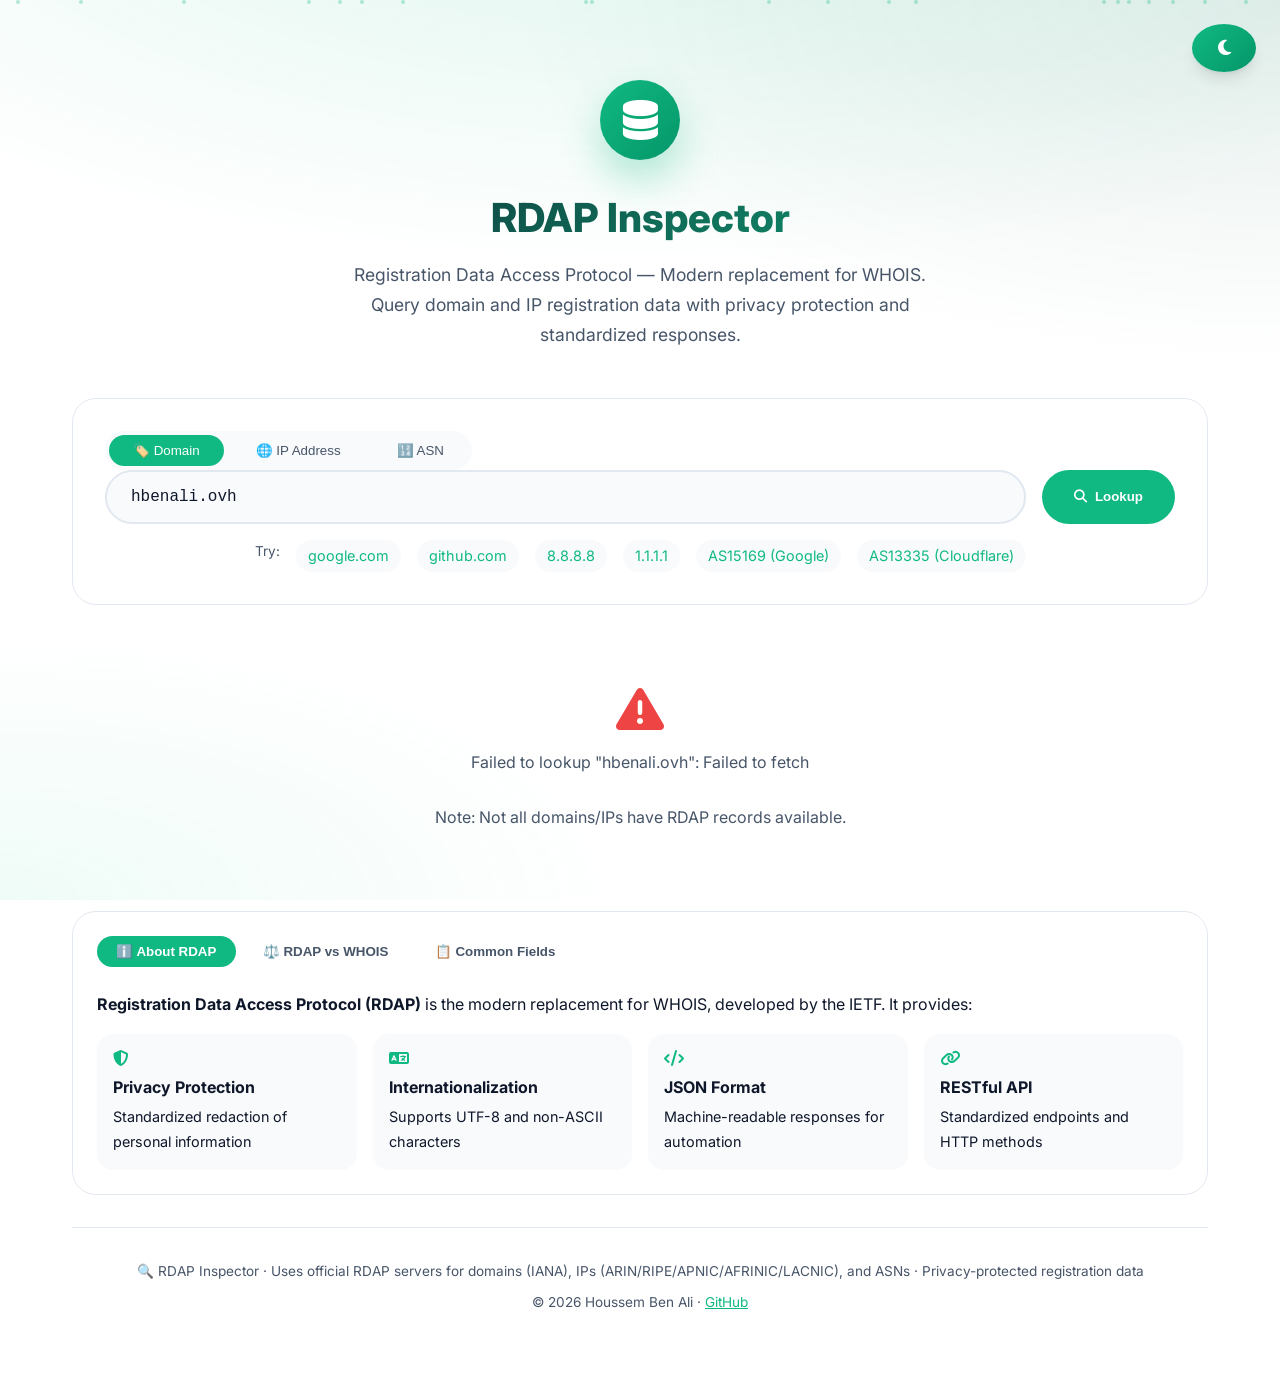
==== index.html @ e5ce44d7 "Create index.html" ====
<!DOCTYPE html>
<html lang="en">
<head>
    <meta charset="UTF-8">
    <meta name="viewport" content="width=device-width, initial-scale=1.0">
    <title>RDAP Inspector · Domain & IP Registration Data</title>
    
    <!-- SEO -->
    <meta name="description" content="RDAP lookup tool - Query domain registration data, IP address information, and network resources using the modern Registration Data Access Protocol.">
    <meta name="keywords" content="RDAP, WHOIS, domain lookup, IP registration, domain registrar, DNS, network information">
    <meta name="author" content="Houssem Ben Ali">
    
    <!-- Favicon -->
    <link rel="icon" type="image/svg+xml" href="/favicon.svg">
    <link rel="alternate icon" href="/favicon.ico">
    <link rel="apple-touch-icon" href="/favicon.svg">
    <meta name="theme-color" content="#10b981">
    
    <!-- Fonts & Icons -->
    <link rel="preconnect" href="https://fonts.googleapis.com">
    <link rel="preconnect" href="https://fonts.gstatic.com" crossorigin>
    <link href="https://fonts.googleapis.com/css2?family=Inter:wght@300;400;500;600;700;800&display=swap" rel="stylesheet">
    <link rel="stylesheet" href="https://cdnjs.cloudflare.com/ajax/libs/font-awesome/6.4.0/css/all.min.css">
    
    <style>
        :root {
            --primary: #0f172a;
            --secondary: #475569;
            --accent: #10b981;
            --accent-light: #34d399;
            --accent-dark: #059669;
            --success: #10b981;
            --warning: #f59e0b;
            --info: #3b82f6;
            --bg: #ffffff;
            --bg-secondary: #f8fafc;
            --text: #0f172a;
            --text-secondary: #475569;
            --card-bg: #ffffff;
            --card-border: #e2e8f0;
            --shadow-sm: 0 1px 2px 0 rgb(0 0 0 / 0.05);
            --shadow: 0 4px 6px -1px rgb(0 0 0 / 0.1), 0 2px 4px -2px rgb(0 0 0 / 0.1);
            --shadow-lg: 0 10px 15px -3px rgb(0 0 0 / 0.1), 0 4px 6px -4px rgb(0 0 0 / 0.1);
            --shadow-xl: 0 20px 25px -5px rgb(0 0 0 / 0.1), 0 8px 10px -6px rgb(0 0 0 / 0.1);
            --radius-lg: 1rem;
            --radius-xl: 1.5rem;
        }

        [data-theme="dark"] {
            --primary: #f1f5f9;
            --secondary: #94a3b8;
            --accent: #34d399;
            --accent-light: #6ee7b7;
            --accent-dark: #10b981;
            --bg: #0f172a;
            --bg-secondary: #1e293b;
            --text: #f1f5f9;
            --text-secondary: #94a3b8;
            --card-bg: #1e293b;
            --card-border: #334155;
            --shadow-sm: 0 1px 2px 0 rgb(0 0 0 / 0.3);
            --shadow: 0 4px 6px -1px rgb(0 0 0 / 0.4), 0 2px 4px -2px rgb(0 0 0 / 0.3);
            --shadow-lg: 0 10px 15px -3px rgb(0 0 0 / 0.4), 0 4px 6px -4px rgb(0 0 0 / 0.3);
            --shadow-xl: 0 20px 25px -5px rgb(0 0 0 / 0.5), 0 8px 10px -6px rgb(0 0 0 / 0.4);
        }

        * {
            margin: 0;
            padding: 0;
            box-sizing: border-box;
        }

        body {
            font-family: 'Inter', -apple-system, BlinkMacSystemFont, 'Segoe UI', sans-serif;
            line-height: 1.7;
            color: var(--text);
            background: var(--bg);
            transition: background-color 0.4s ease, color 0.4s ease;
            min-height: 100vh;
        }

        /* Animated Background */
        .bg-gradient {
            position: fixed;
            top: 0;
            left: 0;
            right: 0;
            bottom: 0;
            background: 
                radial-gradient(ellipse 80% 50% at 50% -20%, rgba(16, 185, 129, 0.15), transparent),
                radial-gradient(ellipse 60% 40% at 100% 0%, rgba(6, 95, 70, 0.1), transparent),
                radial-gradient(ellipse 50% 30% at 0% 100%, rgba(52, 211, 153, 0.08), transparent);
            pointer-events: none;
            z-index: -1;
        }

        /* Floating particles */
        .particles {
            position: fixed;
            top: 0;
            left: 0;
            width: 100%;
            height: 100%;
            pointer-events: none;
            overflow: hidden;
            z-index: -1;
        }

        .particle {
            position: absolute;
            width: 4px;
            height: 4px;
            background: var(--accent);
            border-radius: 50%;
            opacity: 0.3;
            animation: float 15s infinite ease-in-out;
        }

        @keyframes float {
            0%, 100% {
                transform: translateY(100vh) rotate(0deg);
                opacity: 0;
            }
            10% { opacity: 0.3; }
            90% { opacity: 0.3; }
            100% {
                transform: translateY(-100vh) rotate(720deg);
                opacity: 0;
            }
        }

        /* Controls */
        .controls {
            position: fixed;
            top: 1.5rem;
            right: 1.5rem;
            z-index: 1000;
            display: flex;
            gap: 0.75rem;
        }

        .control-btn {
            width: 48px;
            height: 48px;
            border-radius: 50%;
            border: none;
            cursor: pointer;
            display: flex;
            align-items: center;
            justify-content: center;
            font-size: 1.1rem;
            transition: all 0.3s cubic-bezier(0.4, 0, 0.2, 1);
            backdrop-filter: blur(12px);
            background: linear-gradient(135deg, var(--accent), var(--accent-dark));
            color: white;
            box-shadow: var(--shadow-lg);
        }

        .control-btn:hover {
            transform: scale(1.1);
        }

        /* Main Container */
        .container {
            max-width: 1200px;
            margin: 0 auto;
            padding: 5rem 2rem;
        }

        /* Hero Section */
        .hero {
            text-align: center;
            margin-bottom: 3rem;
        }

        .hero-icon {
            width: 80px;
            height: 80px;
            margin: 0 auto 1.5rem;
            background: linear-gradient(135deg, var(--accent), var(--accent-dark));
            border-radius: 50%;
            display: flex;
            align-items: center;
            justify-content: center;
            box-shadow: 0 20px 40px rgba(16, 185, 129, 0.3);
        }

        .hero-icon i {
            font-size: 2.5rem;
            color: white;
        }

        h1 {
            font-size: 2.5rem;
            font-weight: 800;
            background: linear-gradient(135deg, var(--text), var(--accent));
            -webkit-background-clip: text;
            -webkit-text-fill-color: transparent;
            background-clip: text;
            margin-bottom: 0.5rem;
        }

        .subhead {
            color: var(--text-secondary);
            max-width: 600px;
            margin: 0 auto;
            font-size: 1.1rem;
        }

        /* Input Section */
        .input-section {
            background: var(--card-bg);
            border: 1px solid var(--card-border);
            border-radius: var(--radius-xl);
            padding: 2rem;
            margin-bottom: 2rem;
        }

        .input-group {
            display: flex;
            flex-wrap: wrap;
            gap: 1rem;
            margin-bottom: 1rem;
        }

        .query-type {
            display: flex;
            gap: 0.5rem;
            background: var(--bg-secondary);
            padding: 0.25rem;
            border-radius: 3rem;
            width: fit-content;
        }

        .type-btn {
            padding: 0.5rem 1.5rem;
            border-radius: 2rem;
            border: none;
            background: transparent;
            color: var(--text-secondary);
            cursor: pointer;
            font-weight: 500;
            transition: all 0.2s;
        }

        .type-btn.active {
            background: var(--accent);
            color: white;
        }

        .type-btn:hover:not(.active) {
            background: var(--bg-secondary);
            color: var(--text);
        }

        .input-wrapper {
            flex: 1;
            display: flex;
            gap: 1rem;
            flex-wrap: wrap;
        }

        #queryInput {
            flex: 1;
            padding: 1rem 1.5rem;
            font-size: 1rem;
            background: var(--bg-secondary);
            border: 2px solid var(--card-border);
            border-radius: 3rem;
            outline: none;
            color: var(--text);
            font-family: 'SF Mono', monospace;
            transition: all 0.2s;
        }

        #queryInput:focus {
            border-color: var(--accent);
            box-shadow: 0 0 0 3px rgba(16, 185, 129, 0.1);
        }

        button {
            background: var(--accent);
            border: none;
            padding: 0.8rem 2rem;
            border-radius: 3rem;
            font-weight: 600;
            color: white;
            cursor: pointer;
            display: inline-flex;
            align-items: center;
            gap: 0.5rem;
            transition: all 0.2s;
        }

        button:hover {
            background: var(--accent-dark);
            transform: translateY(-2px);
        }

        button:disabled {
            opacity: 0.5;
            cursor: not-allowed;
            transform: none;
        }

        .loader {
            display: inline-block;
            width: 1rem;
            height: 1rem;
            border: 2px solid rgba(255,255,255,0.3);
            border-top: 2px solid white;
            border-radius: 50%;
            animation: spin 0.8s linear infinite;
        }

        @keyframes spin { to { transform: rotate(360deg); } }

        .example-links {
            display: flex;
            flex-wrap: wrap;
            gap: 1rem;
            justify-content: center;
            margin-top: 1rem;
        }

        .example-link {
            color: var(--accent);
            text-decoration: none;
            font-size: 0.9rem;
            background: var(--bg-secondary);
            padding: 0.25rem 0.75rem;
            border-radius: 2rem;
            transition: all 0.2s;
        }

        .example-link:hover {
            background: var(--accent);
            color: white;
        }

        /* Result Area */
        .result-area {
            background: var(--card-bg);
            border: 1px solid var(--card-border);
            border-radius: var(--radius-xl);
            overflow: hidden;
            margin-top: 2rem;
        }

        .result-header {
            padding: 1.5rem;
            background: var(--bg-secondary);
            border-bottom: 1px solid var(--card-border);
            display: flex;
            justify-content: space-between;
            align-items: center;
            flex-wrap: wrap;
            gap: 1rem;
        }

        .result-title {
            font-weight: 600;
            color: var(--accent);
        }

        .copy-btn {
            background: transparent;
            color: var(--text-secondary);
            padding: 0.5rem 1rem;
            box-shadow: none;
        }

        .copy-btn:hover {
            background: var(--bg-secondary);
            color: var(--accent);
            transform: none;
        }

        .result-content {
            padding: 1.5rem;
            overflow-x: auto;
        }

        .data-section {
            margin-bottom: 1.5rem;
            border-bottom: 1px solid var(--card-border);
            padding-bottom: 1rem;
        }

        .data-section:last-child {
            border-bottom: none;
            margin-bottom: 0;
            padding-bottom: 0;
        }

        .section-title {
            font-weight: 600;
            color: var(--accent);
            margin-bottom: 1rem;
            display: flex;
            align-items: center;
            gap: 0.5rem;
        }

        .data-grid {
            display: grid;
            grid-template-columns: repeat(auto-fit, minmax(300px, 1fr));
            gap: 1rem;
        }

        .data-item {
            background: var(--bg-secondary);
            padding: 0.75rem 1rem;
            border-radius: 0.75rem;
        }

        .data-label {
            font-size: 0.75rem;
            text-transform: uppercase;
            letter-spacing: 0.5px;
            color: var(--text-secondary);
            margin-bottom: 0.25rem;
        }

        .data-value {
            font-weight: 500;
            word-break: break-word;
        }

        .data-value a {
            color: var(--accent);
            text-decoration: none;
        }

        .data-value a:hover {
            text-decoration: underline;
        }

        .json-viewer {
            background: var(--bg-secondary);
            border-radius: 1rem;
            padding: 1rem;
            font-family: 'SF Mono', monospace;
            font-size: 0.85rem;
            overflow-x: auto;
            white-space: pre-wrap;
            word-break: break-all;
        }

        .empty-state {
            text-align: center;
            padding: 3rem;
            color: var(--text-secondary);
        }

        .error-message {
            background: rgba(239, 68, 68, 0.1);
            border-left: 4px solid #ef4444;
            padding: 1rem;
            border-radius: 0.75rem;
            color: #ef4444;
        }

        /* Guide Section */
        .guide-section {
            margin-top: 2rem;
            background: var(--card-bg);
            border: 1px solid var(--card-border);
            border-radius: var(--radius-xl);
            padding: 1.5rem;
        }

        .guide-tabs {
            display: flex;
            gap: 0.5rem;
            margin-bottom: 1.5rem;
            flex-wrap: wrap;
        }

        .tab-btn {
            background: transparent;
            color: var(--text-secondary);
            padding: 0.5rem 1.2rem;
            box-shadow: none;
        }

        .tab-btn.active {
            background: var(--accent);
            color: white;
        }

        .tab-btn:hover:not(.active) {
            background: var(--bg-secondary);
            color: var(--text);
        }

        .tab-content {
            display: none;
        }

        .tab-content.active {
            display: block;
        }

        .rdap-info {
            display: grid;
            grid-template-columns: repeat(auto-fit, minmax(250px, 1fr));
            gap: 1rem;
            margin-top: 1rem;
        }

        .info-card {
            background: var(--bg-secondary);
            border-radius: 1rem;
            padding: 1rem;
        }

        .footer {
            text-align: center;
            margin-top: 2rem;
            padding-top: 2rem;
            border-top: 1px solid var(--card-border);
            color: var(--text-secondary);
            font-size: 0.85rem;
        }

        @media (max-width: 768px) {
            .container {
                padding: 2rem 1rem;
            }
            
            h1 {
                font-size: 1.8rem;
            }
            
            .controls {
                top: 1rem;
                right: 1rem;
            }
            
            .control-btn {
                width: 40px;
                height: 40px;
            }
            
            .data-grid {
                grid-template-columns: 1fr;
            }
        }
    </style>
</head>

<body>
    <div class="bg-gradient"></div>
    <div class="particles" id="particles"></div>

    <div class="controls">
        <button class="control-btn theme-toggle" aria-label="Toggle dark mode">
            <i class="fas fa-moon"></i>
        </button>
    </div>

    <div class="container">
        <!-- Hero Section -->
        <div class="hero">
            <div class="hero-icon">
                <i class="fas fa-database"></i>
            </div>
            <h1>RDAP Inspector</h1>
            <p class="subhead">Registration Data Access Protocol — Modern replacement for WHOIS. Query domain and IP registration data with privacy protection and standardized responses.</p>
        </div>

        <!-- Input Section -->
        <div class="input-section">
            <div class="query-type">
                <button class="type-btn active" data-type="domain">🏷️ Domain</button>
                <button class="type-btn" data-type="ip">🌐 IP Address</button>
                <button class="type-btn" data-type="asn">🔢 ASN</button>
            </div>
            
            <div class="input-group">
                <div class="input-wrapper">
                    <input type="text" id="queryInput" placeholder="example.com" value="hbenali.ovh">
                    <button id="lookupBtn">
                        <i class="fas fa-search"></i>
                        <span>Lookup</span>
                    </button>
                </div>
            </div>
            
            <div class="example-links">
                <span style="color: var(--text-secondary); font-size: 0.85rem;">Try:</span>
                <a href="#" class="example-link" data-value="google.com">google.com</a>
                <a href="#" class="example-link" data-value="github.com">github.com</a>
                <a href="#" class="example-link" data-value="8.8.8.8">8.8.8.8</a>
                <a href="#" class="example-link" data-value="1.1.1.1">1.1.1.1</a>
                <a href="#" class="example-link" data-value="AS15169">AS15169 (Google)</a>
                <a href="#" class="example-link" data-value="AS13335">AS13335 (Cloudflare)</a>
            </div>
        </div>

        <!-- Result Area -->
        <div class="result-area" id="resultArea" style="display: none;">
            <div class="result-header">
                <span class="result-title"><i class="fas fa-chart-line"></i> RDAP Response</span>
                <button class="copy-btn" id="copyResultBtn"><i class="fas fa-copy"></i> Copy JSON</button>
            </div>
            <div class="result-content" id="resultContent"></div>
        </div>

        <div class="empty-state" id="emptyState">
            <i class="fas fa-search" style="font-size: 3rem; opacity: 0.5; margin-bottom: 1rem; display: block;"></i>
            <p>Enter a domain name, IP address, or ASN to view RDAP registration data</p>
        </div>

        <div id="errorState" class="empty-state" style="display: none;">
            <i class="fas fa-exclamation-triangle" style="font-size: 3rem; color: #ef4444; margin-bottom: 1rem; display: block;"></i>
            <p id="errorMessage"></p>
        </div>

        <!-- Guide Section -->
        <div class="guide-section">
            <div class="guide-tabs">
                <button class="tab-btn active" data-tab="about">ℹ️ About RDAP</button>
                <button class="tab-btn" data-tab="compare">⚖️ RDAP vs WHOIS</button>
                <button class="tab-btn" data-tab="fields">📋 Common Fields</button>
            </div>
            
            <div class="tab-content active" id="aboutTab">
                <p><strong>Registration Data Access Protocol (RDAP)</strong> is the modern replacement for WHOIS, developed by the IETF. It provides:</p>
                <div class="rdap-info">
                    <div class="info-card">
                        <i class="fas fa-shield-alt" style="color: var(--accent); margin-bottom: 0.5rem; display: block;"></i>
                        <strong>Privacy Protection</strong>
                        <p style="font-size: 0.9rem; margin-top: 0.25rem;">Standardized redaction of personal information</p>
                    </div>
                    <div class="info-card">
                        <i class="fas fa-language" style="color: var(--accent); margin-bottom: 0.5rem; display: block;"></i>
                        <strong>Internationalization</strong>
                        <p style="font-size: 0.9rem; margin-top: 0.25rem;">Supports UTF-8 and non-ASCII characters</p>
                    </div>
                    <div class="info-card">
                        <i class="fas fa-code" style="color: var(--accent); margin-bottom: 0.5rem; display: block;"></i>
                        <strong>JSON Format</strong>
                        <p style="font-size: 0.9rem; margin-top: 0.25rem;">Machine-readable responses for automation</p>
                    </div>
                    <div class="info-card">
                        <i class="fas fa-link" style="color: var(--accent); margin-bottom: 0.5rem; display: block;"></i>
                        <strong>RESTful API</strong>
                        <p style="font-size: 0.9rem; margin-top: 0.25rem;">Standardized endpoints and HTTP methods</p>
                    </div>
                </div>
            </div>
            
            <div class="tab-content" id="compareTab">
                <table style="width: 100%; border-collapse: collapse;">
                    <thead>
                        <tr style="border-bottom: 2px solid var(--card-border);">
                            <th style="text-align: left; padding: 0.75rem;">Feature</th>
                            <th style="text-align: left; padding: 0.75rem;">RDAP</th>
                            <th style="text-align: left; padding: 0.75rem;">WHOIS</th>
                        </tr>
                    </thead>
                    <tbody>
                        <tr style="border-bottom: 1px solid var(--card-border);">
                            <td style="padding: 0.75rem;">Format</td>
                            <td style="padding: 0.75rem;"><span class="tag" style="background: var(--accent); color: white;">JSON</span></td>
                            <td style="padding: 0.75rem;">Plain text (inconsistent)</td>
                        </tr>
                        <tr style="border-bottom: 1px solid var(--card-border);">
                            <td style="padding: 0.75rem;">Privacy</td>
                            <td style="padding: 0.75rem;">✅ Standardized redaction</td>
                            <td style="padding: 0.75rem;">❌ Varies by registrar</td>
                        </tr>
                        <tr style="border-bottom: 1px solid var(--card-border);">
                            <td style="padding: 0.75rem;">Internationalization</td>
                            <td style="padding: 0.75rem;">✅ UTF-8 support</td>
                            <td style="padding: 0.75rem;">❌ ASCII only</td>
                        </tr>
                        <tr style="border-bottom: 1px solid var(--card-border);">
                            <td style="padding: 0.75rem;">Protocol</td>
                            <td style="padding: 0.75rem;">RESTful API (HTTPS)</td>
                            <td style="padding: 0.75rem;">Port 43 (TCP)</td>
                        </tr>
                        <tr>
                            <td style="padding: 0.75rem;">Data Types</td>
                            <td style="padding: 0.75rem;">Domains, IPs, ASNs, Entities</td>
                            <td style="padding: 0.75rem;">Primarily domains</td>
                        </tr>
                    </tbody>
                </table>
            </div>
            
            <div class="tab-content" id="fieldsTab">
                <div class="data-grid">
                    <div class="info-card">
                        <strong><i class="fas fa-tag"></i> handle</strong>
                        <p style="font-size: 0.85rem;">Unique identifier for the object</p>
                    </div>
                    <div class="info-card">
                        <strong><i class="fas fa-building"></i> entities</strong>
                        <p style="font-size: 0.85rem;">Registrar, registrant, admin, tech contacts</p>
                    </div>
                    <div class="info-card">
                        <strong><i class="fas fa-calendar"></i> events</strong>
                        <p style="font-size: 0.85rem;">Registration, expiration, last changed dates</p>
                    </div>
                    <div class="info-card">
                        <strong><i class="fas fa-link"></i> links</strong>
                        <p style="font-size: 0.85rem;">Related resources and self links</p>
                    </div>
                    <div class="info-card">
                        <strong><i class="fas fa-check-circle"></i> status</strong>
                        <p style="font-size: 0.85rem;">Object status (active, inactive, etc.)</p>
                    </div>
                    <div class="info-card">
                        <strong><i class="fas fa-clock"></i> publicIds</strong>
                        <p style="font-size: 0.85rem;">IANA registry identifiers</p>
                    </div>
                </div>
            </div>
        </div>

        <div class="footer">
            <p>🔍 RDAP Inspector · Uses official RDAP servers for domains (IANA), IPs (ARIN/RIPE/APNIC/AFRINIC/LACNIC), and ASNs · Privacy-protected registration data</p>
            <p style="margin-top: 0.5rem;">© 2026 Houssem Ben Ali · <a href="https://github.com/hbenali" target="_blank" style="color: var(--accent);">GitHub</a></p>
        </div>
    </div>

    <script>
        // Particles
        function createParticles() {
            const container = document.getElementById('particles');
            for (let i = 0; i < 20; i++) {
                const particle = document.createElement('div');
                particle.classList.add('particle');
                particle.style.left = `${Math.random() * 100}%`;
                particle.style.animationDelay = `${Math.random() * 15}s`;
                particle.style.animationDuration = `${10 + Math.random() * 10}s`;
                container.appendChild(particle);
            }
        }
        createParticles();

        // Dark mode
        const themeToggle = document.querySelector('.theme-toggle');
        const icon = themeToggle.querySelector('i');

        const getPreferredTheme = () => {
            const saved = localStorage.getItem('theme');
            if (saved) return saved;
            return window.matchMedia('(prefers-color-scheme: dark)').matches ? 'dark' : 'light';
        };

        const setTheme = (theme) => {
            document.body.setAttribute('data-theme', theme);
            localStorage.setItem('theme', theme);
            icon.className = theme === 'dark' ? 'fas fa-sun' : 'fas fa-moon';
        };

        setTheme(getPreferredTheme());
        themeToggle.addEventListener('click', () => {
            const current = document.body.getAttribute('data-theme');
            setTheme(current === 'dark' ? 'light' : 'dark');
        });

        // State
        let currentQueryType = 'domain';
        let currentData = null;

        // DOM elements
        const queryInput = document.getElementById('queryInput');
        const lookupBtn = document.getElementById('lookupBtn');
        const resultArea = document.getElementById('resultArea');
        const emptyState = document.getElementById('emptyState');
        const errorState = document.getElementById('errorState');
        const resultContent = document.getElementById('resultContent');
        const errorMessage = document.getElementById('errorMessage');
        const copyResultBtn = document.getElementById('copyResultBtn');

        // RDAP endpoints
        const RDAP_ENDPOINTS = {
            domain: 'https://rdap.org/domain/',
            ip: 'https://rdap.org/ip/',
            asn: 'https://rdap.org/autnum/'
        };

        // Detect input type
        function detectType(input) {
            input = input.trim();
            
            // Check if ASN
            if (input.toUpperCase().startsWith('AS')) {
                return 'asn';
            }
            if (/^AS[0-9]+$/i.test(input)) {
                return 'asn';
            }
            if (/^[0-9]+$/.test(input) && parseInt(input) < 1000000) {
                return 'asn';
            }
            
            // Check if IP
            const ipv4Pattern = /^(\d{1,3}\.){3}\d{1,3}$/;
            const ipv6Pattern = /^([0-9a-fA-F]{1,4}:){7}[0-9a-fA-F]{1,4}$/;
            if (ipv4Pattern.test(input) || ipv6Pattern.test(input)) {
                return 'ip';
            }
            
            // Default to domain
            return 'domain';
        }

        // Format RDAP data for display
        function formatRDAPData(data, query, type) {
            let html = '';
            
            // Basic info
            html += `
                <div class="data-section">
                    <div class="section-title"><i class="fas fa-info-circle"></i> Basic Information</div>
                    <div class="data-grid">
                        <div class="data-item"><div class="data-label">Handle</div><div class="data-value">${escapeHtml(data.handle || 'N/A')}</div></div>
                        <div class="data-item"><div class="data-label">Type</div><div class="data-value">${escapeHtml(data.objectClassName || type)}</div></div>
                        <div class="data-item"><div class="data-label">Query</div><div class="data-value">${escapeHtml(query)}</div></div>
                    </div>
                </div>
            `;
            
            // Events (dates)
            if (data.events && data.events.length) {
                html += `
                    <div class="data-section">
                        <div class="section-title"><i class="fas fa-calendar-alt"></i> Important Dates</div>
                        <div class="data-grid">
                `;
                data.events.forEach(event => {
                    const eventName = event.eventAction || 'event';
                    html += `
                        <div class="data-item">
                            <div class="data-label">${escapeHtml(eventName.replace('_', ' ').toUpperCase())}</div>
                            <div class="data-value">${escapeHtml(event.eventDate || 'N/A')}</div>
                        </div>
                    `;
                });
                html += `</div></div>`;
            }
            
            // Entities (contacts)
            if (data.entities && data.entities.length) {
                html += `
                    <div class="data-section">
                        <div class="section-title"><i class="fas fa-users"></i> Contacts & Entities</div>
                        <div class="data-grid">
                `;
                data.entities.forEach(entity => {
                    const roles = entity.roles ? entity.roles.join(', ') : 'unknown';
                    const name = entity.vcardArray ? 
                        entity.vcardArray[1]?.find(v => v[0] === 'fn')?.[3] : 
                        entity.handle || 'N/A';
                    html += `
                        <div class="data-item">
                            <div class="data-label">${escapeHtml(roles)}</div>
                            <div class="data-value">${escapeHtml(name)}</div>
                            ${entity.handle ? `<div class="data-value" style="font-size: 0.8rem;">Handle: ${escapeHtml(entity.handle)}</div>` : ''}
                        </div>
                    `;
                });
                html += `</div></div>`;
            }
            
            // Nameservers (for domains)
            if (data.nameservers && data.nameservers.length) {
                html += `
                    <div class="data-section">
                        <div class="section-title"><i class="fas fa-server"></i> Nameservers</div>
                        <div class="data-grid">
                `;
                data.nameservers.forEach(ns => {
                    html += `
                        <div class="data-item"><div class="data-value">${escapeHtml(ns.ldhName || ns.handle)}</div></div>
                    `;
                });
                html += `</div></div>`;
            }
            
            // Status
            if (data.status && data.status.length) {
                html += `
                    <div class="data-section">
                        <div class="section-title"><i class="fas fa-flag-checkered"></i> Status</div>
                        <div class="data-grid">
                `;
                data.status.forEach(status => {
                    html += `<div class="data-item"><div class="data-value">${escapeHtml(status)}</div></div>`;
                });
                html += `</div></div>`;
            }
            
            // Public IDs
            if (data.publicIds && data.publicIds.length) {
                html += `
                    <div class="data-section">
                        <div class="section-title"><i class="fas fa-id-card"></i> Registry Identifiers</div>
                        <div class="data-grid">
                `;
                data.publicIds.forEach(id => {
                    html += `
                        <div class="data-item">
                            <div class="data-label">${escapeHtml(id.type || 'Identifier')}</div>
                            <div class="data-value">${escapeHtml(id.identifier || 'N/A')}</div>
                        </div>
                    `;
                });
                html += `</div></div>`;
            }
            
            // Full JSON (collapsible)
            html += `
                <div class="data-section">
                    <div class="section-title"><i class="fas fa-code"></i> Full RDAP Response (JSON)</div>
                    <div class="json-viewer">${escapeHtml(JSON.stringify(data, null, 2))}</div>
                </div>
            `;
            
            return html;
        }

        function escapeHtml(str) {
            if (!str) return '';
            return str.replace(/[&<>]/g, function(m) {
                if (m === '&') return '&amp;';
                if (m === '<') return '&lt;';
                if (m === '>') return '&gt;';
                return m;
            });
        }

        // Perform RDAP lookup
        async function performLookup() {
            let query = queryInput.value.trim();
            if (!query) {
                showError('Please enter a domain, IP address, or ASN');
                return;
            }
            
            // Auto-detect type
            const detectedType = detectType(query);
            currentQueryType = detectedType;
            
            // Update active button visually
            document.querySelectorAll('.type-btn').forEach(btn => {
                btn.classList.remove('active');
                if (btn.getAttribute('data-type') === detectedType) {
                    btn.classList.add('active');
                }
            });
            
            // Format ASN properly
            let lookupQuery = query;
            if (detectedType === 'asn') {
                if (!query.toUpperCase().startsWith('AS')) {
                    lookupQuery = `AS${query}`;
                } else {
                    lookupQuery = query.toUpperCase();
                }
            }
            
            const endpoint = RDAP_ENDPOINTS[detectedType];
            const url = endpoint + encodeURIComponent(lookupQuery);
            
            // Show loading
            lookupBtn.disabled = true;
            lookupBtn.innerHTML = '<span class="loader"></span> Looking up...';
            resultArea.style.display = 'none';
            emptyState.style.display = 'none';
            errorState.style.display = 'none';
            
            try {
                const response = await fetch(url);
                
                if (!response.ok) {
                    throw new Error(`HTTP ${response.status}: ${response.statusText}`);
                }
                
                const data = await response.json();
                currentData = data;
                
                resultContent.innerHTML = formatRDAPData(data, query, detectedType);
                resultArea.style.display = 'block';
                
            } catch (err) {
                console.error('RDAP lookup error:', err);
                showError(`Failed to lookup "${query}": ${err.message}<br><br>Note: Not all domains/IPs have RDAP records available.`);
            } finally {
                lookupBtn.disabled = false;
                lookupBtn.innerHTML = '<i class="fas fa-search"></i> Lookup';
            }
        }

        function showError(message) {
            errorMessage.innerHTML = message;
            errorState.style.display = 'block';
            resultArea.style.display = 'none';
            emptyState.style.display = 'none';
        }

        // Copy JSON
        copyResultBtn.addEventListener('click', () => {
            if (currentData) {
                navigator.clipboard.writeText(JSON.stringify(currentData, null, 2));
                const originalText = copyResultBtn.innerHTML;
                copyResultBtn.innerHTML = '<i class="fas fa-check"></i> Copied!';
                setTimeout(() => {
                    copyResultBtn.innerHTML = originalText;
                }, 2000);
            }
        });

        // Tab switching
        document.querySelectorAll('.tab-btn').forEach(btn => {
            btn.addEventListener('click', () => {
                const tabId = btn.getAttribute('data-tab');
                document.querySelectorAll('.tab-content').forEach(tab => tab.classList.remove('active'));
                document.querySelectorAll('.tab-btn').forEach(b => b.classList.remove('active'));
                btn.classList.add('active');
                
                if (tabId === 'about') document.getElementById('aboutTab').classList.add('active');
                if (tabId === 'compare') document.getElementById('compareTab').classList.add('active');
                if (tabId === 'fields') document.getElementById('fieldsTab').classList.add('active');
            });
        });

        // Type buttons
        document.querySelectorAll('.type-btn').forEach(btn => {
            btn.addEventListener('click', () => {
                const type = btn.getAttribute('data-type');
                currentQueryType = type;
                document.querySelectorAll('.type-btn').forEach(b => b.classList.remove('active'));
                btn.classList.add('active');
                queryInput.placeholder = type === 'domain' ? 'example.com' : (type === 'ip' ? '8.8.8.8' : 'AS15169');
            });
        });

        // Example links
        document.querySelectorAll('.example-link').forEach(link => {
            link.addEventListener('click', (e) => {
                e.preventDefault();
                const value = link.getAttribute('data-value');
                queryInput.value = value;
                performLookup();
            });
        });

        // Enter key
        queryInput.addEventListener('keypress', (e) => {
            if (e.key === 'Enter') performLookup();
        });

        // Auto-lookup on load
        setTimeout(() => performLookup(), 100);
    </script>
</body>
</html>
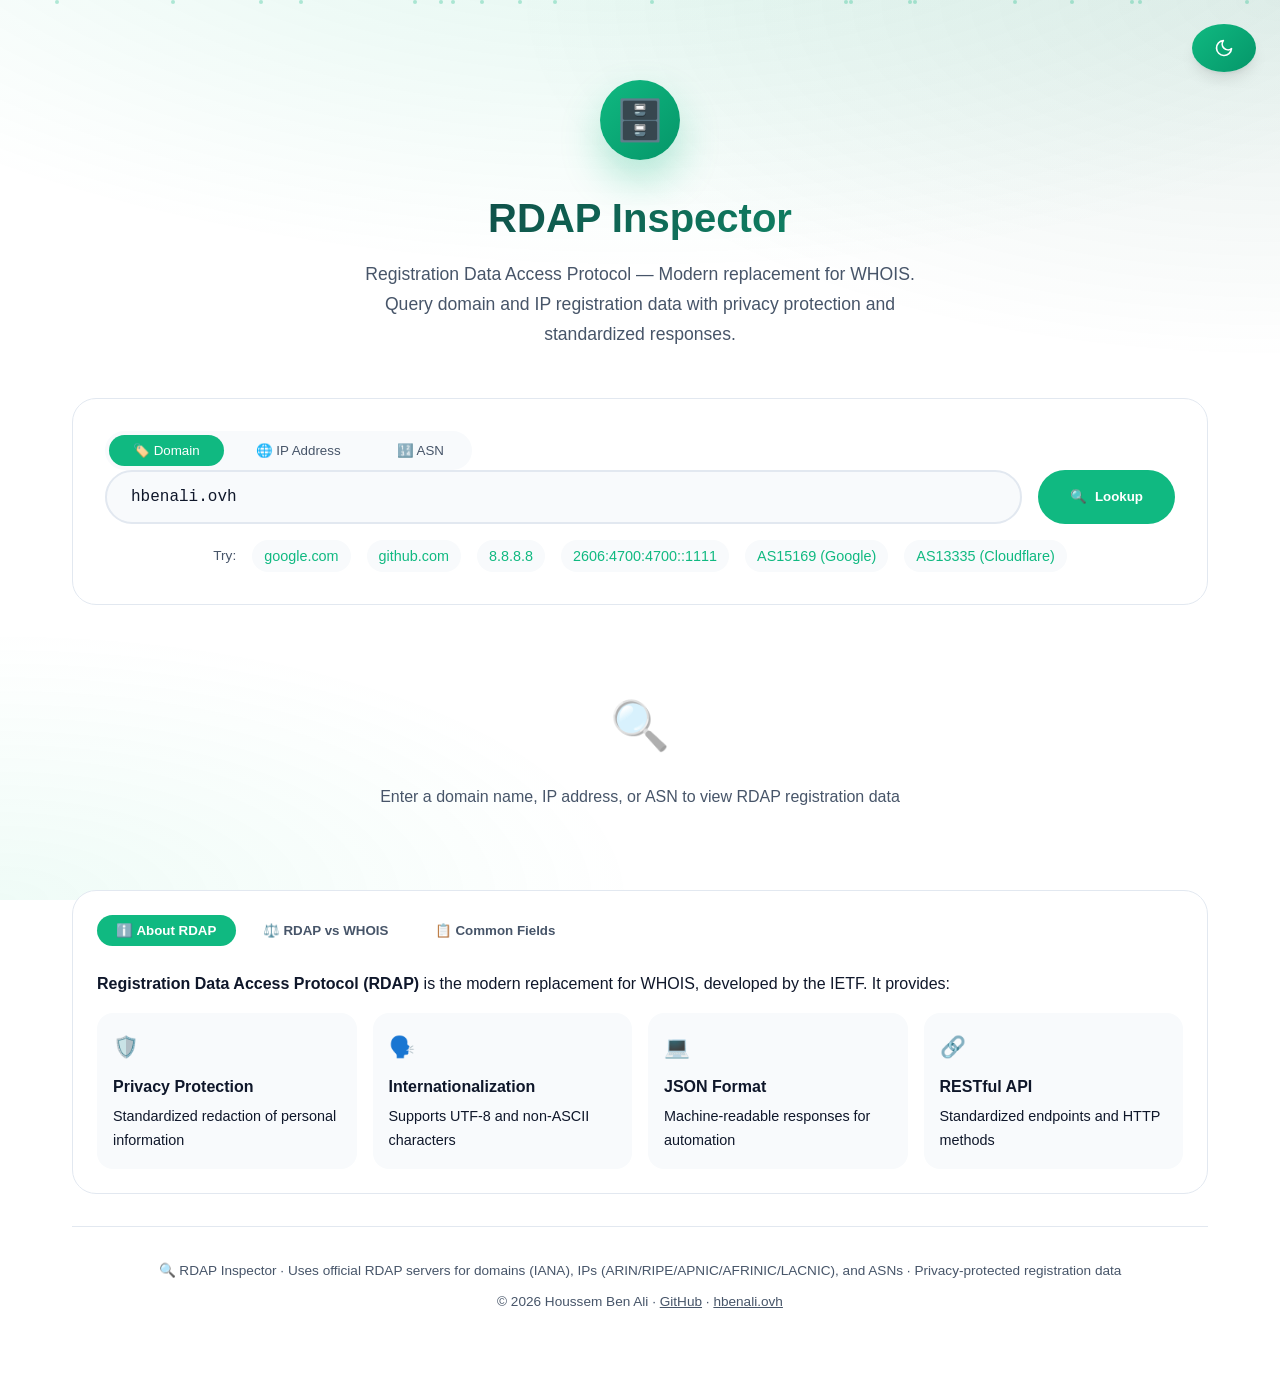
==== commit f05cb010: "Fix lookup button, type-detection and IPv6 bugs, add dark-mode-friendly icons, SEO tags The Lookup b" ====
--- a/index.html
+++ b/index.html
@@ -3,25 +3,73 @@
 <head>
     <meta charset="UTF-8">
     <meta name="viewport" content="width=device-width, initial-scale=1.0">
-    <title>RDAP Inspector · Domain & IP Registration Data</title>
-    
+    <title>RDAP Inspector — Domain, IP & ASN Registration Lookup</title>
+
     <!-- SEO -->
-    <meta name="description" content="RDAP lookup tool - Query domain registration data, IP address information, and network resources using the modern Registration Data Access Protocol.">
+    <meta name="description" content="Free RDAP lookup tool. Query domain, IP address, and ASN registration data using the modern Registration Data Access Protocol — the standardized, privacy-aware replacement for WHOIS.">
     <meta name="keywords" content="RDAP, WHOIS, domain lookup, IP registration, domain registrar, DNS, network information">
     <meta name="author" content="Houssem Ben Ali">
-    
+    <meta name="robots" content="index, follow">
+    <link rel="canonical" href="https://rdap.hbenali.ovh/">
+
+    <!-- Open Graph -->
+    <meta property="og:type" content="website">
+    <meta property="og:title" content="RDAP Inspector — Domain, IP & ASN Registration Lookup">
+    <meta property="og:description" content="Query domain, IP address, and ASN registration data using the modern RDAP protocol — the privacy-aware replacement for WHOIS.">
+    <meta property="og:url" content="https://rdap.hbenali.ovh/">
+    <meta property="og:site_name" content="RDAP Inspector">
+    <meta property="og:locale" content="en_US">
+    <meta property="og:image" content="https://rdap.hbenali.ovh/favicon.svg">
+    <meta property="og:image:type" content="image/svg+xml">
+
+    <!-- Twitter Card -->
+    <meta name="twitter:card" content="summary">
+    <meta name="twitter:title" content="RDAP Inspector — Domain, IP & ASN Registration Lookup">
+    <meta name="twitter:description" content="Query domain, IP address, and ASN registration data using the modern RDAP protocol — the privacy-aware replacement for WHOIS.">
+    <meta name="twitter:image" content="https://rdap.hbenali.ovh/favicon.svg">
+
     <!-- Favicon -->
     <link rel="icon" type="image/svg+xml" href="/favicon.svg">
     <link rel="alternate icon" href="/favicon.ico">
-    <link rel="apple-touch-icon" href="/favicon.svg">
+    <link rel="apple-touch-icon" href="/apple-touch-icon.png">
     <meta name="theme-color" content="#10b981">
-    
-    <!-- Fonts & Icons -->
-    <link rel="preconnect" href="https://fonts.googleapis.com">
-    <link rel="preconnect" href="https://fonts.gstatic.com" crossorigin>
-    <link href="https://fonts.googleapis.com/css2?family=Inter:wght@300;400;500;600;700;800&display=swap" rel="stylesheet">
-    <link rel="stylesheet" href="https://cdnjs.cloudflare.com/ajax/libs/font-awesome/6.4.0/css/all.min.css">
-    
+
+    <!-- rdap.org is only hit on-demand after a lookup -->
+    <link rel="dns-prefetch" href="https://rdap.org">
+
+    <!-- Structured data -->
+    <script type="application/ld+json">
+    {
+      "@context": "https://schema.org",
+      "@graph": [
+        {
+          "@type": "WebSite",
+          "url": "https://rdap.hbenali.ovh/",
+          "name": "RDAP Inspector",
+          "description": "Free RDAP lookup tool for domain, IP address, and ASN registration data.",
+          "potentialAction": {
+            "@type": "SearchAction",
+            "target": "https://rdap.hbenali.ovh/?query={search_term_string}",
+            "query-input": "required name=search_term_string"
+          }
+        },
+        {
+          "@type": "WebApplication",
+          "name": "RDAP Inspector",
+          "url": "https://rdap.hbenali.ovh/",
+          "applicationCategory": "UtilitiesApplication",
+          "operatingSystem": "Any",
+          "description": "Query domain, IP address, and ASN registration data using the modern RDAP protocol.",
+          "offers": {
+            "@type": "Offer",
+            "price": "0",
+            "priceCurrency": "USD"
+          }
+        }
+      ]
+    }
+    </script>
+
     <style>
         :root {
             --primary: #0f172a;
@@ -71,12 +119,24 @@
         }
 
         body {
-            font-family: 'Inter', -apple-system, BlinkMacSystemFont, 'Segoe UI', sans-serif;
+            font-family: 'Inter', -apple-system, BlinkMacSystemFont, 'Segoe UI', Roboto, Helvetica, Arial, sans-serif;
             line-height: 1.7;
             color: var(--text);
             background: var(--bg);
             transition: background-color 0.4s ease, color 0.4s ease;
             min-height: 100vh;
+        }
+
+        .sr-only {
+            position: absolute;
+            width: 1px;
+            height: 1px;
+            padding: 0;
+            margin: -1px;
+            overflow: hidden;
+            clip: rect(0, 0, 0, 0);
+            white-space: nowrap;
+            border: 0;
         }
 
         /* Animated Background */
@@ -86,7 +146,7 @@
             left: 0;
             right: 0;
             bottom: 0;
-            background: 
+            background:
                 radial-gradient(ellipse 80% 50% at 50% -20%, rgba(16, 185, 129, 0.15), transparent),
                 radial-gradient(ellipse 60% 40% at 100% 0%, rgba(6, 95, 70, 0.1), transparent),
                 radial-gradient(ellipse 50% 30% at 0% 100%, rgba(52, 211, 153, 0.08), transparent);
@@ -127,6 +187,10 @@
                 transform: translateY(-100vh) rotate(720deg);
                 opacity: 0;
             }
+        }
+
+        @media (prefers-reduced-motion: reduce) {
+            .particle { display: none; }
         }
 
         /* Controls */
@@ -160,6 +224,12 @@
             transform: scale(1.1);
         }
 
+        .theme-icon svg {
+            width: 20px;
+            height: 20px;
+            display: block;
+        }
+
         /* Main Container */
         .container {
             max-width: 1200px;
@@ -185,9 +255,8 @@
             box-shadow: 0 20px 40px rgba(16, 185, 129, 0.3);
         }
 
-        .hero-icon i {
+        .hero-icon span {
             font-size: 2.5rem;
-            color: white;
         }
 
         h1 {
@@ -318,6 +387,7 @@
         .example-links {
             display: flex;
             flex-wrap: wrap;
+            align-items: center;
             gap: 1rem;
             justify-content: center;
             margin-top: 1rem;
@@ -361,6 +431,7 @@
         .result-title {
             font-weight: 600;
             color: var(--accent);
+            font-size: 1rem;
         }
 
         .copy-btn {
@@ -395,6 +466,7 @@
 
         .section-title {
             font-weight: 600;
+            font-size: 1rem;
             color: var(--accent);
             margin-bottom: 1rem;
             display: flex;
@@ -524,25 +596,34 @@
             font-size: 0.85rem;
         }
 
+        .footer a {
+            color: var(--text-secondary);
+            text-decoration: underline;
+        }
+
+        .footer a:hover {
+            color: var(--accent);
+        }
+
         @media (max-width: 768px) {
             .container {
                 padding: 2rem 1rem;
             }
-            
+
             h1 {
                 font-size: 1.8rem;
             }
-            
+
             .controls {
                 top: 1rem;
                 right: 1rem;
             }
-            
+
             .control-btn {
                 width: 40px;
                 height: 40px;
             }
-            
+
             .data-grid {
                 grid-template-columns: 1fr;
             }
@@ -555,8 +636,8 @@
     <div class="particles" id="particles"></div>
 
     <div class="controls">
-        <button class="control-btn theme-toggle" aria-label="Toggle dark mode">
-            <i class="fas fa-moon"></i>
+        <button class="control-btn theme-toggle" type="button" aria-label="Toggle dark mode">
+            <span class="theme-icon" aria-hidden="true"></span>
         </button>
     </div>
 
@@ -564,7 +645,7 @@
         <!-- Hero Section -->
         <div class="hero">
             <div class="hero-icon">
-                <i class="fas fa-database"></i>
+                <span aria-hidden="true">🗄️</span>
             </div>
             <h1>RDAP Inspector</h1>
             <p class="subhead">Registration Data Access Protocol — Modern replacement for WHOIS. Query domain and IP registration data with privacy protection and standardized responses.</p>
@@ -572,87 +653,90 @@
 
         <!-- Input Section -->
         <div class="input-section">
-            <div class="query-type">
-                <button class="type-btn active" data-type="domain">🏷️ Domain</button>
-                <button class="type-btn" data-type="ip">🌐 IP Address</button>
-                <button class="type-btn" data-type="asn">🔢 ASN</button>
+            <h2 class="sr-only">Look up a domain, IP address, or ASN</h2>
+            <div class="query-type" role="group" aria-label="Query type">
+                <button class="type-btn active" type="button" data-type="domain" aria-pressed="true">🏷️ Domain</button>
+                <button class="type-btn" type="button" data-type="ip" aria-pressed="false">🌐 IP Address</button>
+                <button class="type-btn" type="button" data-type="asn" aria-pressed="false">🔢 ASN</button>
             </div>
-            
+
             <div class="input-group">
                 <div class="input-wrapper">
-                    <input type="text" id="queryInput" placeholder="example.com" value="hbenali.ovh">
-                    <button id="lookupBtn">
-                        <i class="fas fa-search"></i>
+                    <label for="queryInput" class="sr-only">Domain, IP address, or ASN</label>
+                    <input type="text" id="queryInput" placeholder="example.com" value="hbenali.ovh" autocomplete="off" spellcheck="false">
+                    <button id="lookupBtn" type="button">
+                        <span aria-hidden="true">🔍</span>
                         <span>Lookup</span>
                     </button>
                 </div>
             </div>
-            
+
             <div class="example-links">
                 <span style="color: var(--text-secondary); font-size: 0.85rem;">Try:</span>
                 <a href="#" class="example-link" data-value="google.com">google.com</a>
                 <a href="#" class="example-link" data-value="github.com">github.com</a>
                 <a href="#" class="example-link" data-value="8.8.8.8">8.8.8.8</a>
-                <a href="#" class="example-link" data-value="1.1.1.1">1.1.1.1</a>
+                <a href="#" class="example-link" data-value="2606:4700:4700::1111">2606:4700:4700::1111</a>
                 <a href="#" class="example-link" data-value="AS15169">AS15169 (Google)</a>
                 <a href="#" class="example-link" data-value="AS13335">AS13335 (Cloudflare)</a>
             </div>
         </div>
 
         <!-- Result Area -->
-        <div class="result-area" id="resultArea" style="display: none;">
+        <div class="result-area" id="resultArea" style="display: none;" aria-live="polite">
             <div class="result-header">
-                <span class="result-title"><i class="fas fa-chart-line"></i> RDAP Response</span>
-                <button class="copy-btn" id="copyResultBtn"><i class="fas fa-copy"></i> Copy JSON</button>
+                <h2 class="result-title">📈 RDAP Response</h2>
+                <button class="copy-btn" id="copyResultBtn" type="button"><span aria-hidden="true">📋</span> Copy JSON</button>
             </div>
             <div class="result-content" id="resultContent"></div>
         </div>
 
         <div class="empty-state" id="emptyState">
-            <i class="fas fa-search" style="font-size: 3rem; opacity: 0.5; margin-bottom: 1rem; display: block;"></i>
+            <span aria-hidden="true" style="font-size: 3rem; opacity: 0.5; margin-bottom: 1rem; display: block;">🔍</span>
             <p>Enter a domain name, IP address, or ASN to view RDAP registration data</p>
         </div>
 
-        <div id="errorState" class="empty-state" style="display: none;">
-            <i class="fas fa-exclamation-triangle" style="font-size: 3rem; color: #ef4444; margin-bottom: 1rem; display: block;"></i>
+        <div id="errorState" class="empty-state" style="display: none;" aria-live="polite">
+            <span aria-hidden="true" style="font-size: 3rem; color: #ef4444; margin-bottom: 1rem; display: block;">⚠️</span>
             <p id="errorMessage"></p>
         </div>
 
         <!-- Guide Section -->
         <div class="guide-section">
-            <div class="guide-tabs">
-                <button class="tab-btn active" data-tab="about">ℹ️ About RDAP</button>
-                <button class="tab-btn" data-tab="compare">⚖️ RDAP vs WHOIS</button>
-                <button class="tab-btn" data-tab="fields">📋 Common Fields</button>
+            <h2 class="sr-only">RDAP guide</h2>
+            <div class="guide-tabs" role="tablist" aria-label="RDAP guide topics">
+                <button class="tab-btn active" id="tabAbout" type="button" role="tab" aria-selected="true" aria-controls="aboutTab" tabindex="0">ℹ️ About RDAP</button>
+                <button class="tab-btn" id="tabCompare" type="button" role="tab" aria-selected="false" aria-controls="compareTab" tabindex="-1">⚖️ RDAP vs WHOIS</button>
+                <button class="tab-btn" id="tabFields" type="button" role="tab" aria-selected="false" aria-controls="fieldsTab" tabindex="-1">📋 Common Fields</button>
             </div>
-            
-            <div class="tab-content active" id="aboutTab">
+
+            <div class="tab-content active" id="aboutTab" role="tabpanel" aria-labelledby="tabAbout" tabindex="0">
                 <p><strong>Registration Data Access Protocol (RDAP)</strong> is the modern replacement for WHOIS, developed by the IETF. It provides:</p>
                 <div class="rdap-info">
                     <div class="info-card">
-                        <i class="fas fa-shield-alt" style="color: var(--accent); margin-bottom: 0.5rem; display: block;"></i>
+                        <span aria-hidden="true" style="color: var(--accent); margin-bottom: 0.5rem; display: block; font-size: 1.3rem;">🛡️</span>
                         <strong>Privacy Protection</strong>
                         <p style="font-size: 0.9rem; margin-top: 0.25rem;">Standardized redaction of personal information</p>
                     </div>
                     <div class="info-card">
-                        <i class="fas fa-language" style="color: var(--accent); margin-bottom: 0.5rem; display: block;"></i>
+                        <span aria-hidden="true" style="color: var(--accent); margin-bottom: 0.5rem; display: block; font-size: 1.3rem;">🗣️</span>
                         <strong>Internationalization</strong>
                         <p style="font-size: 0.9rem; margin-top: 0.25rem;">Supports UTF-8 and non-ASCII characters</p>
                     </div>
                     <div class="info-card">
-                        <i class="fas fa-code" style="color: var(--accent); margin-bottom: 0.5rem; display: block;"></i>
+                        <span aria-hidden="true" style="color: var(--accent); margin-bottom: 0.5rem; display: block; font-size: 1.3rem;">💻</span>
                         <strong>JSON Format</strong>
                         <p style="font-size: 0.9rem; margin-top: 0.25rem;">Machine-readable responses for automation</p>
                     </div>
                     <div class="info-card">
-                        <i class="fas fa-link" style="color: var(--accent); margin-bottom: 0.5rem; display: block;"></i>
+                        <span aria-hidden="true" style="color: var(--accent); margin-bottom: 0.5rem; display: block; font-size: 1.3rem;">🔗</span>
                         <strong>RESTful API</strong>
                         <p style="font-size: 0.9rem; margin-top: 0.25rem;">Standardized endpoints and HTTP methods</p>
                     </div>
                 </div>
             </div>
-            
-            <div class="tab-content" id="compareTab">
+
+            <div class="tab-content" id="compareTab" role="tabpanel" aria-labelledby="tabCompare" tabindex="0">
                 <table style="width: 100%; border-collapse: collapse;">
                     <thead>
                         <tr style="border-bottom: 2px solid var(--card-border);">
@@ -664,7 +748,7 @@
                     <tbody>
                         <tr style="border-bottom: 1px solid var(--card-border);">
                             <td style="padding: 0.75rem;">Format</td>
-                            <td style="padding: 0.75rem;"><span class="tag" style="background: var(--accent); color: white;">JSON</span></td>
+                            <td style="padding: 0.75rem;"><span style="background: var(--accent); color: white; padding: 0.2rem 0.6rem; border-radius: 1rem;">JSON</span></td>
                             <td style="padding: 0.75rem;">Plain text (inconsistent)</td>
                         </tr>
                         <tr style="border-bottom: 1px solid var(--card-border);">
@@ -690,31 +774,31 @@
                     </tbody>
                 </table>
             </div>
-            
-            <div class="tab-content" id="fieldsTab">
+
+            <div class="tab-content" id="fieldsTab" role="tabpanel" aria-labelledby="tabFields" tabindex="0">
                 <div class="data-grid">
                     <div class="info-card">
-                        <strong><i class="fas fa-tag"></i> handle</strong>
+                        <strong>🏷️ handle</strong>
                         <p style="font-size: 0.85rem;">Unique identifier for the object</p>
                     </div>
                     <div class="info-card">
-                        <strong><i class="fas fa-building"></i> entities</strong>
+                        <strong>🏢 entities</strong>
                         <p style="font-size: 0.85rem;">Registrar, registrant, admin, tech contacts</p>
                     </div>
                     <div class="info-card">
-                        <strong><i class="fas fa-calendar"></i> events</strong>
+                        <strong>📅 events</strong>
                         <p style="font-size: 0.85rem;">Registration, expiration, last changed dates</p>
                     </div>
                     <div class="info-card">
-                        <strong><i class="fas fa-link"></i> links</strong>
+                        <strong>🔗 links</strong>
                         <p style="font-size: 0.85rem;">Related resources and self links</p>
                     </div>
                     <div class="info-card">
-                        <strong><i class="fas fa-check-circle"></i> status</strong>
+                        <strong>✅ status</strong>
                         <p style="font-size: 0.85rem;">Object status (active, inactive, etc.)</p>
                     </div>
                     <div class="info-card">
-                        <strong><i class="fas fa-clock"></i> publicIds</strong>
+                        <strong>🆔 publicIds</strong>
                         <p style="font-size: 0.85rem;">IANA registry identifiers</p>
                     </div>
                 </div>
@@ -723,7 +807,7 @@
 
         <div class="footer">
             <p>🔍 RDAP Inspector · Uses official RDAP servers for domains (IANA), IPs (ARIN/RIPE/APNIC/AFRINIC/LACNIC), and ASNs · Privacy-protected registration data</p>
-            <p style="margin-top: 0.5rem;">© 2026 Houssem Ben Ali · <a href="https://github.com/hbenali" target="_blank" style="color: var(--accent);">GitHub</a></p>
+            <p style="margin-top: 0.5rem;">© 2026 Houssem Ben Ali · <a href="https://github.com/hbenali" target="_blank" rel="noopener noreferrer">GitHub</a> · <a href="https://hbenali.ovh" target="_blank" rel="noopener noreferrer">hbenali.ovh</a></p>
         </div>
     </div>
 
@@ -731,6 +815,7 @@
         // Particles
         function createParticles() {
             const container = document.getElementById('particles');
+            if (window.matchMedia('(prefers-reduced-motion: reduce)').matches) return;
             for (let i = 0; i < 20; i++) {
                 const particle = document.createElement('div');
                 particle.classList.add('particle');
@@ -744,7 +829,10 @@
 
         // Dark mode
         const themeToggle = document.querySelector('.theme-toggle');
-        const icon = themeToggle.querySelector('i');
+        const themeIcon = themeToggle.querySelector('.theme-icon');
+
+        const MOON_SVG = '<svg viewBox="0 0 24 24" fill="none" stroke="currentColor" stroke-width="2" stroke-linecap="round" stroke-linejoin="round"><path d="M21 12.79A9 9 0 1 1 11.21 3 7 7 0 0 0 21 12.79z"/></svg>';
+        const SUN_SVG = '<svg viewBox="0 0 24 24" fill="none" stroke="currentColor" stroke-width="2" stroke-linecap="round" stroke-linejoin="round"><circle cx="12" cy="12" r="5"/><line x1="12" y1="1" x2="12" y2="3"/><line x1="12" y1="21" x2="12" y2="23"/><line x1="4.22" y1="4.22" x2="5.64" y2="5.64"/><line x1="18.36" y1="18.36" x2="19.78" y2="19.78"/><line x1="1" y1="12" x2="3" y2="12"/><line x1="21" y1="12" x2="23" y2="12"/><line x1="4.22" y1="19.78" x2="5.64" y2="18.36"/><line x1="18.36" y1="5.64" x2="19.78" y2="4.22"/></svg>';
 
         const getPreferredTheme = () => {
             const saved = localStorage.getItem('theme');
@@ -755,7 +843,7 @@
         const setTheme = (theme) => {
             document.body.setAttribute('data-theme', theme);
             localStorage.setItem('theme', theme);
-            icon.className = theme === 'dark' ? 'fas fa-sun' : 'fas fa-moon';
+            themeIcon.innerHTML = theme === 'dark' ? SUN_SVG : MOON_SVG;
         };
 
         setTheme(getPreferredTheme());
@@ -788,25 +876,22 @@
         // Detect input type
         function detectType(input) {
             input = input.trim();
-            
-            // Check if ASN
-            if (input.toUpperCase().startsWith('AS')) {
-                return 'asn';
-            }
+
+            // ASN: "AS12345" or a bare small integer
             if (/^AS[0-9]+$/i.test(input)) {
                 return 'asn';
             }
-            if (/^[0-9]+$/.test(input) && parseInt(input) < 1000000) {
+            if (/^[0-9]+$/.test(input) && parseInt(input, 10) < 1000000) {
                 return 'asn';
             }
-            
-            // Check if IP
+
+            // IPv4, or IPv6 (full or "::"-compressed)
             const ipv4Pattern = /^(\d{1,3}\.){3}\d{1,3}$/;
-            const ipv6Pattern = /^([0-9a-fA-F]{1,4}:){7}[0-9a-fA-F]{1,4}$/;
-            if (ipv4Pattern.test(input) || ipv6Pattern.test(input)) {
+            const ipv6Pattern = /^[0-9a-fA-F:]*:[0-9a-fA-F:]*$/;
+            if (ipv4Pattern.test(input) || (input.includes(':') && ipv6Pattern.test(input))) {
                 return 'ip';
             }
-            
+
             // Default to domain
             return 'domain';
         }
@@ -814,11 +899,11 @@
         // Format RDAP data for display
         function formatRDAPData(data, query, type) {
             let html = '';
-            
+
             // Basic info
             html += `
                 <div class="data-section">
-                    <div class="section-title"><i class="fas fa-info-circle"></i> Basic Information</div>
+                    <h3 class="section-title"><span aria-hidden="true">ℹ️</span> Basic Information</h3>
                     <div class="data-grid">
                         <div class="data-item"><div class="data-label">Handle</div><div class="data-value">${escapeHtml(data.handle || 'N/A')}</div></div>
                         <div class="data-item"><div class="data-label">Type</div><div class="data-value">${escapeHtml(data.objectClassName || type)}</div></div>
@@ -826,12 +911,12 @@
                     </div>
                 </div>
             `;
-            
+
             // Events (dates)
             if (data.events && data.events.length) {
                 html += `
                     <div class="data-section">
-                        <div class="section-title"><i class="fas fa-calendar-alt"></i> Important Dates</div>
+                        <h3 class="section-title"><span aria-hidden="true">📅</span> Important Dates</h3>
                         <div class="data-grid">
                 `;
                 data.events.forEach(event => {
@@ -845,18 +930,18 @@
                 });
                 html += `</div></div>`;
             }
-            
+
             // Entities (contacts)
             if (data.entities && data.entities.length) {
                 html += `
                     <div class="data-section">
-                        <div class="section-title"><i class="fas fa-users"></i> Contacts & Entities</div>
+                        <h3 class="section-title"><span aria-hidden="true">👥</span> Contacts & Entities</h3>
                         <div class="data-grid">
                 `;
                 data.entities.forEach(entity => {
                     const roles = entity.roles ? entity.roles.join(', ') : 'unknown';
-                    const name = entity.vcardArray ? 
-                        entity.vcardArray[1]?.find(v => v[0] === 'fn')?.[3] : 
+                    const name = entity.vcardArray ?
+                        entity.vcardArray[1]?.find(v => v[0] === 'fn')?.[3] :
                         entity.handle || 'N/A';
                     html += `
                         <div class="data-item">
@@ -868,12 +953,12 @@
                 });
                 html += `</div></div>`;
             }
-            
+
             // Nameservers (for domains)
             if (data.nameservers && data.nameservers.length) {
                 html += `
                     <div class="data-section">
-                        <div class="section-title"><i class="fas fa-server"></i> Nameservers</div>
+                        <h3 class="section-title"><span aria-hidden="true">🖥️</span> Nameservers</h3>
                         <div class="data-grid">
                 `;
                 data.nameservers.forEach(ns => {
@@ -883,12 +968,12 @@
                 });
                 html += `</div></div>`;
             }
-            
+
             // Status
             if (data.status && data.status.length) {
                 html += `
                     <div class="data-section">
-                        <div class="section-title"><i class="fas fa-flag-checkered"></i> Status</div>
+                        <h3 class="section-title"><span aria-hidden="true">🏁</span> Status</h3>
                         <div class="data-grid">
                 `;
                 data.status.forEach(status => {
@@ -896,12 +981,12 @@
                 });
                 html += `</div></div>`;
             }
-            
+
             // Public IDs
             if (data.publicIds && data.publicIds.length) {
                 html += `
                     <div class="data-section">
-                        <div class="section-title"><i class="fas fa-id-card"></i> Registry Identifiers</div>
+                        <h3 class="section-title"><span aria-hidden="true">🆔</span> Registry Identifiers</h3>
                         <div class="data-grid">
                 `;
                 data.publicIds.forEach(id => {
@@ -914,21 +999,21 @@
                 });
                 html += `</div></div>`;
             }
-            
+
             // Full JSON (collapsible)
             html += `
                 <div class="data-section">
-                    <div class="section-title"><i class="fas fa-code"></i> Full RDAP Response (JSON)</div>
+                    <h3 class="section-title"><span aria-hidden="true">💻</span> Full RDAP Response (JSON)</h3>
                     <div class="json-viewer">${escapeHtml(JSON.stringify(data, null, 2))}</div>
                 </div>
             `;
-            
+
             return html;
         }
 
         function escapeHtml(str) {
             if (!str) return '';
-            return str.replace(/[&<>]/g, function(m) {
+            return String(str).replace(/[&<>]/g, function(m) {
                 if (m === '&') return '&amp;';
                 if (m === '<') return '&lt;';
                 if (m === '>') return '&gt;';
@@ -943,19 +1028,18 @@
                 showError('Please enter a domain, IP address, or ASN');
                 return;
             }
-            
+
             // Auto-detect type
             const detectedType = detectType(query);
             currentQueryType = detectedType;
-            
+
             // Update active button visually
             document.querySelectorAll('.type-btn').forEach(btn => {
-                btn.classList.remove('active');
-                if (btn.getAttribute('data-type') === detectedType) {
-                    btn.classList.add('active');
-                }
+                const active = btn.getAttribute('data-type') === detectedType;
+                btn.classList.toggle('active', active);
+                btn.setAttribute('aria-pressed', active ? 'true' : 'false');
             });
-            
+
             // Format ASN properly
             let lookupQuery = query;
             if (detectedType === 'asn') {
@@ -965,36 +1049,36 @@
                     lookupQuery = query.toUpperCase();
                 }
             }
-            
+
             const endpoint = RDAP_ENDPOINTS[detectedType];
             const url = endpoint + encodeURIComponent(lookupQuery);
-            
+
             // Show loading
             lookupBtn.disabled = true;
             lookupBtn.innerHTML = '<span class="loader"></span> Looking up...';
             resultArea.style.display = 'none';
             emptyState.style.display = 'none';
             errorState.style.display = 'none';
-            
+
             try {
                 const response = await fetch(url);
-                
+
                 if (!response.ok) {
                     throw new Error(`HTTP ${response.status}: ${response.statusText}`);
                 }
-                
+
                 const data = await response.json();
                 currentData = data;
-                
+
                 resultContent.innerHTML = formatRDAPData(data, query, detectedType);
                 resultArea.style.display = 'block';
-                
+
             } catch (err) {
                 console.error('RDAP lookup error:', err);
                 showError(`Failed to lookup "${query}": ${err.message}<br><br>Note: Not all domains/IPs have RDAP records available.`);
             } finally {
                 lookupBtn.disabled = false;
-                lookupBtn.innerHTML = '<i class="fas fa-search"></i> Lookup';
+                lookupBtn.innerHTML = '<span aria-hidden="true">🔍</span> Lookup';
             }
         }
 
@@ -1010,24 +1094,39 @@
             if (currentData) {
                 navigator.clipboard.writeText(JSON.stringify(currentData, null, 2));
                 const originalText = copyResultBtn.innerHTML;
-                copyResultBtn.innerHTML = '<i class="fas fa-check"></i> Copied!';
+                copyResultBtn.innerHTML = '<span aria-hidden="true">✅</span> Copied!';
                 setTimeout(() => {
                     copyResultBtn.innerHTML = originalText;
                 }, 2000);
             }
         });
 
-        // Tab switching
-        document.querySelectorAll('.tab-btn').forEach(btn => {
-            btn.addEventListener('click', () => {
-                const tabId = btn.getAttribute('data-tab');
-                document.querySelectorAll('.tab-content').forEach(tab => tab.classList.remove('active'));
-                document.querySelectorAll('.tab-btn').forEach(b => b.classList.remove('active'));
-                btn.classList.add('active');
-                
-                if (tabId === 'about') document.getElementById('aboutTab').classList.add('active');
-                if (tabId === 'compare') document.getElementById('compareTab').classList.add('active');
-                if (tabId === 'fields') document.getElementById('fieldsTab').classList.add('active');
+        // Tab switching (ARIA tabs pattern: roving tabindex + arrow-key navigation)
+        const tabButtons = ['tabAbout', 'tabCompare', 'tabFields'].map(id => document.getElementById(id));
+        const tabPanels = ['aboutTab', 'compareTab', 'fieldsTab'].map(id => document.getElementById(id));
+
+        function switchTab(index) {
+            tabButtons.forEach((btn, i) => {
+                const active = i === index;
+                btn.classList.toggle('active', active);
+                btn.setAttribute('aria-selected', active ? 'true' : 'false');
+                btn.tabIndex = active ? 0 : -1;
+                tabPanels[i].classList.toggle('active', active);
+            });
+        }
+
+        tabButtons.forEach((btn, i) => {
+            btn.addEventListener('click', () => switchTab(i));
+            btn.addEventListener('keydown', (e) => {
+                let target = null;
+                if (e.key === 'ArrowRight') target = (i + 1) % tabButtons.length;
+                else if (e.key === 'ArrowLeft') target = (i - 1 + tabButtons.length) % tabButtons.length;
+                else if (e.key === 'Home') target = 0;
+                else if (e.key === 'End') target = tabButtons.length - 1;
+                else return;
+                e.preventDefault();
+                tabButtons[target].focus();
+                switchTab(target);
             });
         });
 
@@ -1036,8 +1135,12 @@
             btn.addEventListener('click', () => {
                 const type = btn.getAttribute('data-type');
                 currentQueryType = type;
-                document.querySelectorAll('.type-btn').forEach(b => b.classList.remove('active'));
+                document.querySelectorAll('.type-btn').forEach(b => {
+                    b.classList.remove('active');
+                    b.setAttribute('aria-pressed', 'false');
+                });
                 btn.classList.add('active');
+                btn.setAttribute('aria-pressed', 'true');
                 queryInput.placeholder = type === 'domain' ? 'example.com' : (type === 'ip' ? '8.8.8.8' : 'AS15169');
             });
         });
@@ -1057,8 +1160,19 @@
             if (e.key === 'Enter') performLookup();
         });
 
-        // Auto-lookup on load
-        setTimeout(() => performLookup(), 100);
+        lookupBtn.addEventListener('click', performLookup);
+
+        // Only auto-lookup when a query is passed explicitly via URL
+        function handleUrlParameter() {
+            const urlParams = new URLSearchParams(window.location.search);
+            const queryParam = urlParams.get('query');
+            if (queryParam) {
+                queryInput.value = queryParam;
+                performLookup();
+            }
+        }
+
+        window.addEventListener('load', handleUrlParameter);
     </script>
 </body>
 </html>
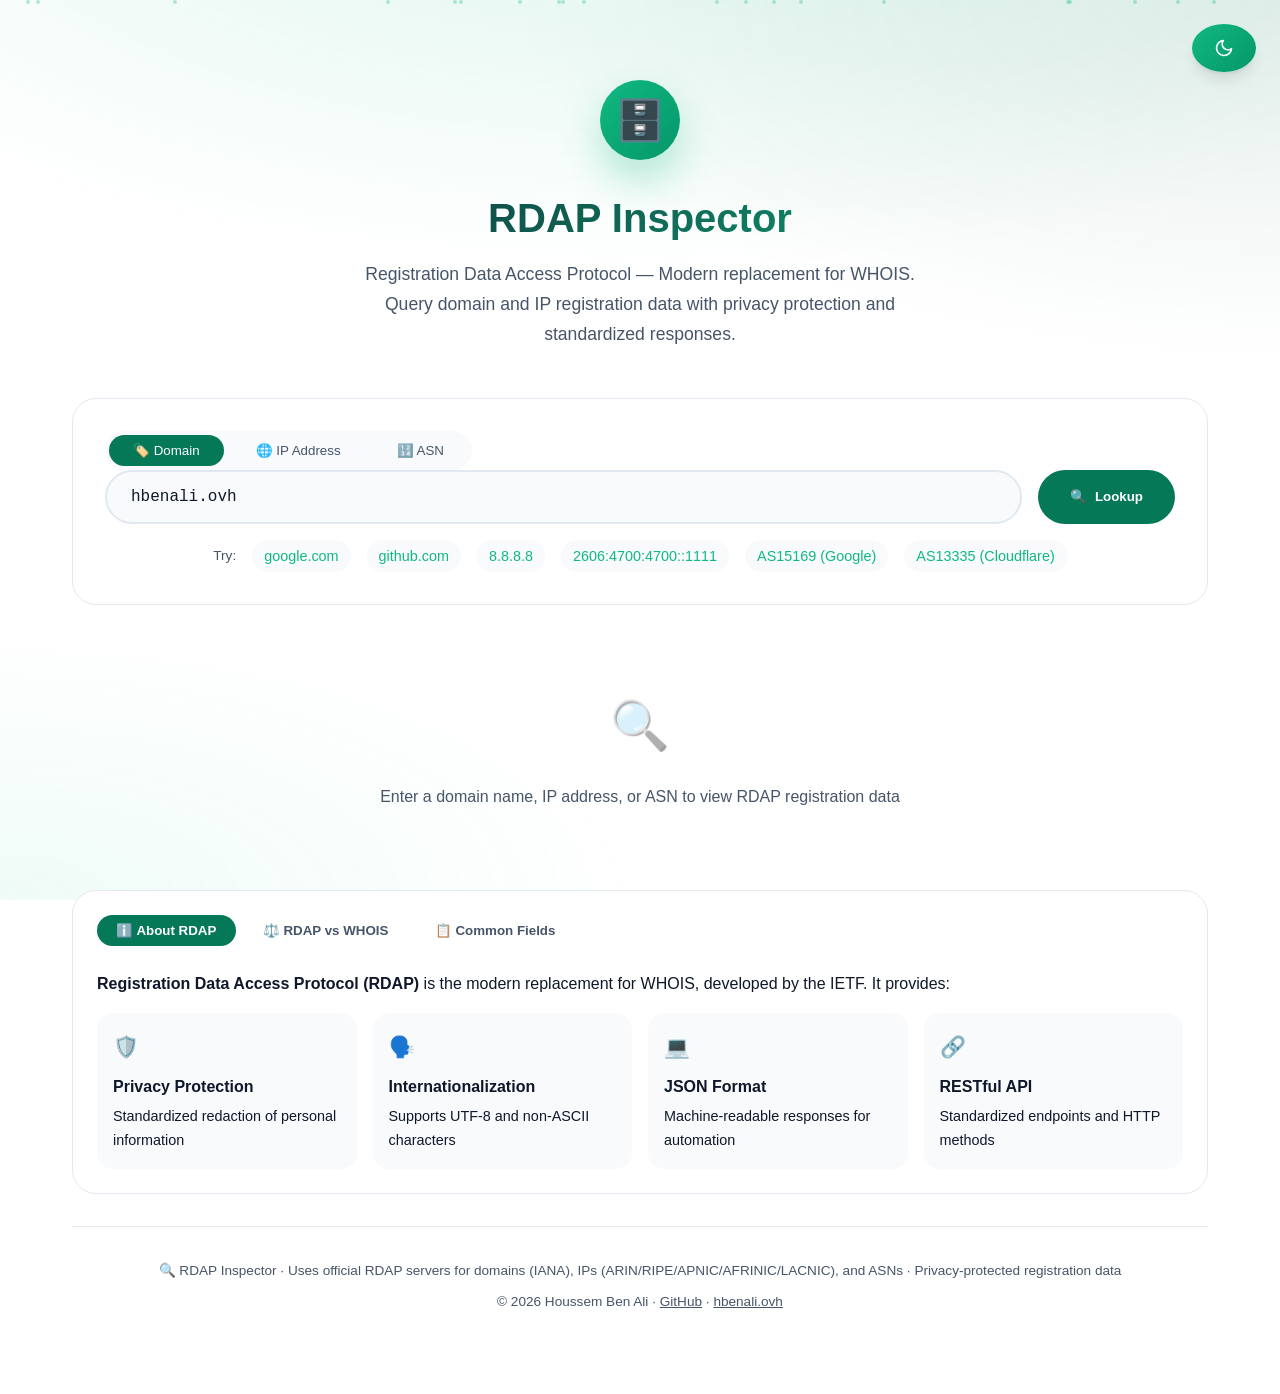
==== commit 92ffc7ab: "Fix dark-mode button contrast and missing main landmark Buttons/active tabs/badges used --accent for" ====
--- a/index.html
+++ b/index.html
@@ -77,6 +77,8 @@
             --accent: #10b981;
             --accent-light: #34d399;
             --accent-dark: #059669;
+            --accent-solid: #047857;
+            --accent-solid-hover: #036450;
             --success: #10b981;
             --warning: #f59e0b;
             --info: #3b82f6;
@@ -100,6 +102,8 @@
             --accent: #34d399;
             --accent-light: #6ee7b7;
             --accent-dark: #10b981;
+            --accent-solid: #0a7a52;
+            --accent-solid-hover: #065f40;
             --bg: #0f172a;
             --bg-secondary: #1e293b;
             --text: #f1f5f9;
@@ -313,7 +317,7 @@
         }
 
         .type-btn.active {
-            background: var(--accent);
+            background: var(--accent-solid);
             color: white;
         }
 
@@ -348,7 +352,7 @@
         }
 
         button {
-            background: var(--accent);
+            background: var(--accent-solid);
             border: none;
             padding: 0.8rem 2rem;
             border-radius: 3rem;
@@ -362,7 +366,7 @@
         }
 
         button:hover {
-            background: var(--accent-dark);
+            background: var(--accent-solid-hover);
             transform: translateY(-2px);
         }
 
@@ -404,7 +408,7 @@
         }
 
         .example-link:hover {
-            background: var(--accent);
+            background: var(--accent-solid);
             color: white;
         }
 
@@ -557,7 +561,7 @@
         }
 
         .tab-btn.active {
-            background: var(--accent);
+            background: var(--accent-solid);
             color: white;
         }
 
@@ -642,6 +646,7 @@
     </div>
 
     <div class="container">
+        <main>
         <!-- Hero Section -->
         <div class="hero">
             <div class="hero-icon">
@@ -748,7 +753,7 @@
                     <tbody>
                         <tr style="border-bottom: 1px solid var(--card-border);">
                             <td style="padding: 0.75rem;">Format</td>
-                            <td style="padding: 0.75rem;"><span style="background: var(--accent); color: white; padding: 0.2rem 0.6rem; border-radius: 1rem;">JSON</span></td>
+                            <td style="padding: 0.75rem;"><span style="background: var(--accent-solid); color: white; padding: 0.2rem 0.6rem; border-radius: 1rem;">JSON</span></td>
                             <td style="padding: 0.75rem;">Plain text (inconsistent)</td>
                         </tr>
                         <tr style="border-bottom: 1px solid var(--card-border);">
@@ -804,6 +809,7 @@
                 </div>
             </div>
         </div>
+        </main>
 
         <div class="footer">
             <p>🔍 RDAP Inspector · Uses official RDAP servers for domains (IANA), IPs (ARIN/RIPE/APNIC/AFRINIC/LACNIC), and ASNs · Privacy-protected registration data</p>
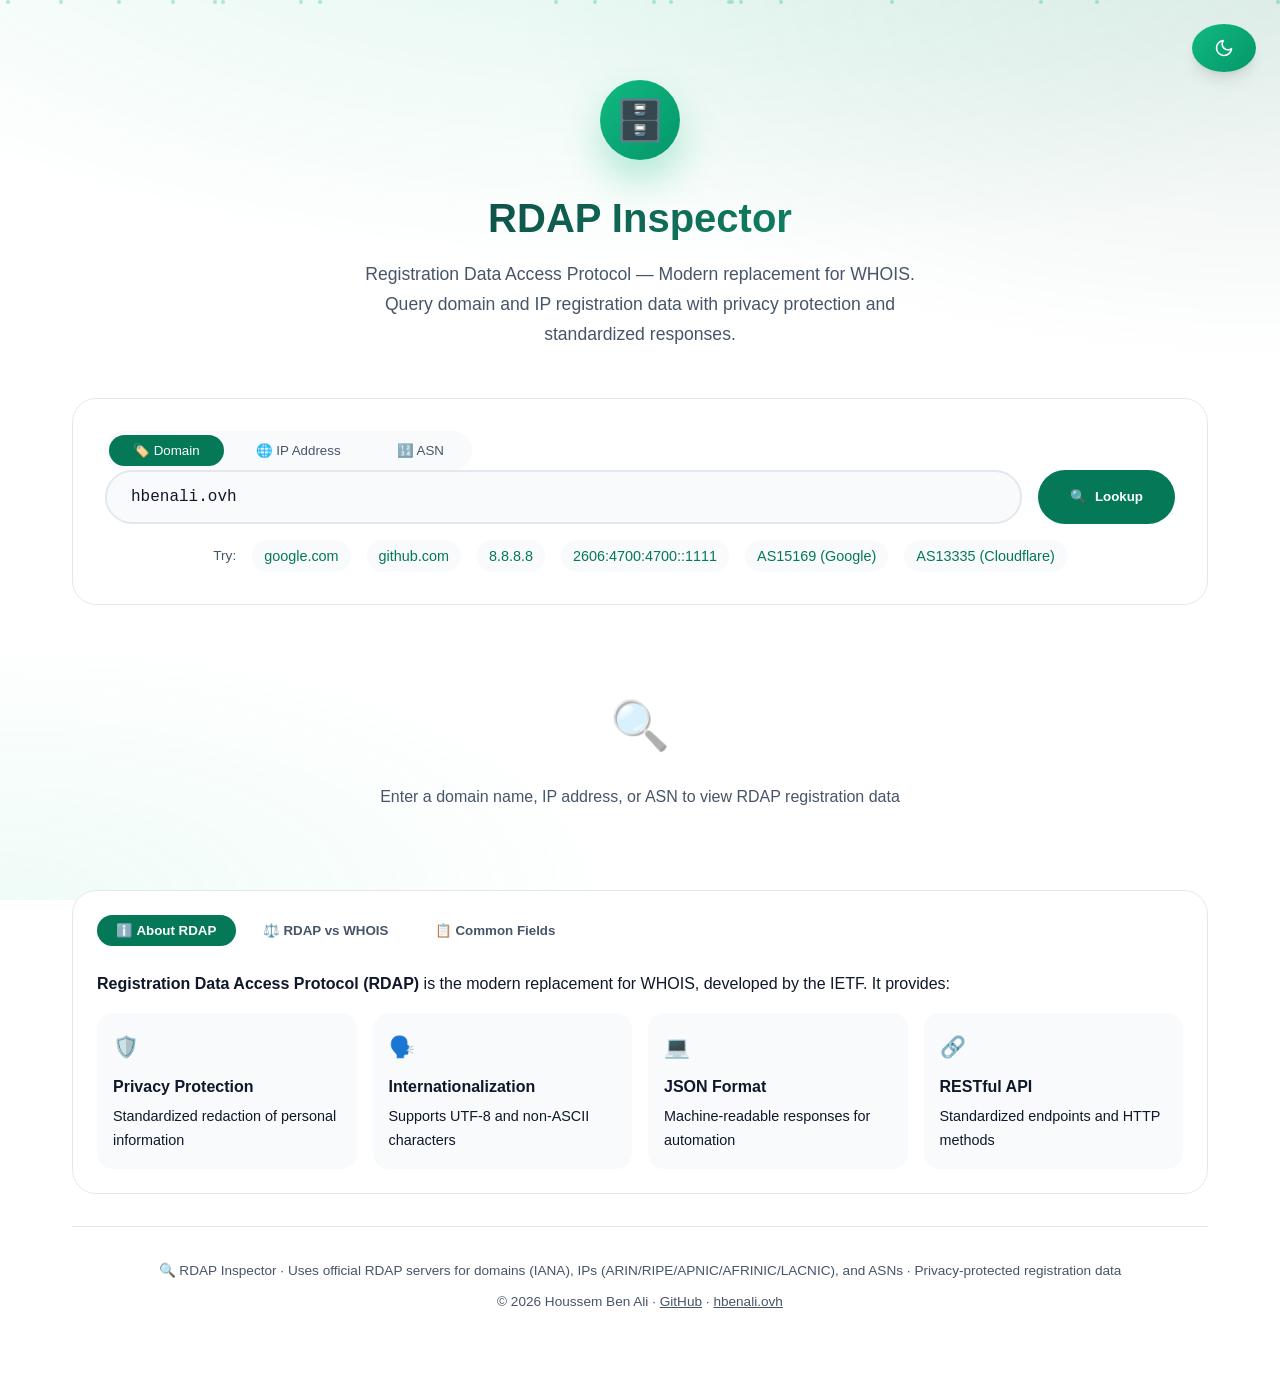
==== commit ac30fc47: "Add CSP/Referrer-Policy meta tags, fix example-link contrast" ====
--- a/index.html
+++ b/index.html
@@ -11,6 +11,11 @@
     <meta name="author" content="Houssem Ben Ali">
     <meta name="robots" content="index, follow">
     <link rel="canonical" href="https://rdap.hbenali.ovh/">
+
+    <!-- Security (static hosting: no custom HTTP headers, so CSP/referrer are set here; X-Frame-Options/X-Content-Type-Options need a real header and aren't achievable via meta) -->
+    <!-- connect-src stays open to https: because rdap.org 302-redirects lookups to whichever registry's RDAP server (rdap.verisign.com, rdap.arin.net, etc.) -->
+    <meta http-equiv="Content-Security-Policy" content="default-src 'self'; script-src 'self' 'unsafe-inline'; style-src 'self' 'unsafe-inline'; font-src 'self'; img-src 'self' data:; connect-src 'self' https:; object-src 'none'; base-uri 'self'; form-action 'self'">
+    <meta name="referrer" content="strict-origin-when-cross-origin">
 
     <!-- Open Graph -->
     <meta property="og:type" content="website">
@@ -94,6 +99,7 @@
             --shadow-xl: 0 20px 25px -5px rgb(0 0 0 / 0.1), 0 8px 10px -6px rgb(0 0 0 / 0.1);
             --radius-lg: 1rem;
             --radius-xl: 1.5rem;
+            --accent-aa: #047857;
         }
 
         [data-theme="dark"] {
@@ -114,6 +120,7 @@
             --shadow: 0 4px 6px -1px rgb(0 0 0 / 0.4), 0 2px 4px -2px rgb(0 0 0 / 0.3);
             --shadow-lg: 0 10px 15px -3px rgb(0 0 0 / 0.4), 0 4px 6px -4px rgb(0 0 0 / 0.3);
             --shadow-xl: 0 20px 25px -5px rgb(0 0 0 / 0.5), 0 8px 10px -6px rgb(0 0 0 / 0.4);
+            --accent-aa: #34d399;
         }
 
         * {
@@ -398,7 +405,7 @@
         }
 
         .example-link {
-            color: var(--accent);
+            color: var(--accent-aa);
             text-decoration: none;
             font-size: 0.9rem;
             background: var(--bg-secondary);
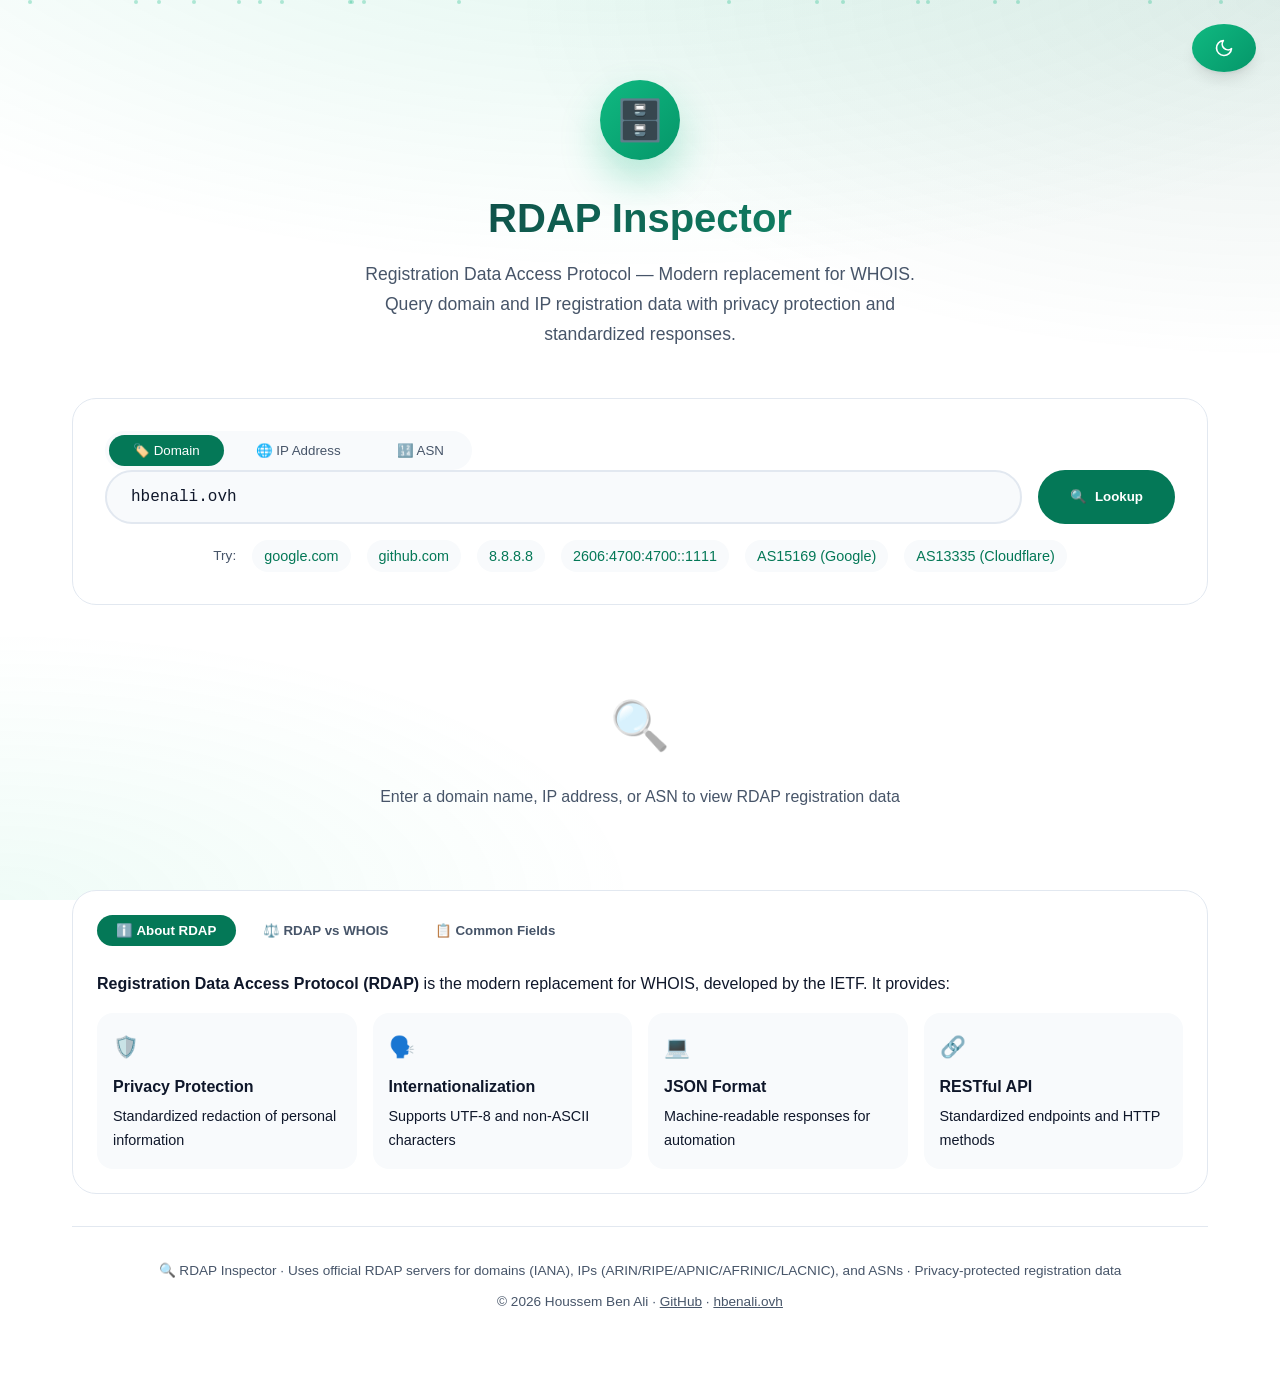
==== commit ae6d9628: "Add PWA support: manifest, service worker, icons" ====
--- a/index.html
+++ b/index.html
@@ -38,6 +38,11 @@
     <link rel="alternate icon" href="/favicon.ico">
     <link rel="apple-touch-icon" href="/apple-touch-icon.png">
     <meta name="theme-color" content="#10b981">
+    <link rel="manifest" href="/manifest.json">
+    <meta name="mobile-web-app-capable" content="yes">
+    <meta name="apple-mobile-web-app-capable" content="yes">
+    <meta name="apple-mobile-web-app-status-bar-style" content="black-translucent">
+    <meta name="apple-mobile-web-app-title" content="RDAP Inspector">
 
     <!-- rdap.org is only hit on-demand after a lookup -->
     <link rel="dns-prefetch" href="https://rdap.org">
@@ -1186,6 +1191,10 @@
         }
 
         window.addEventListener('load', handleUrlParameter);
+
+        if ('serviceWorker' in navigator) {
+            navigator.serviceWorker.register('/sw.js');
+        }
     </script>
 </body>
 </html>
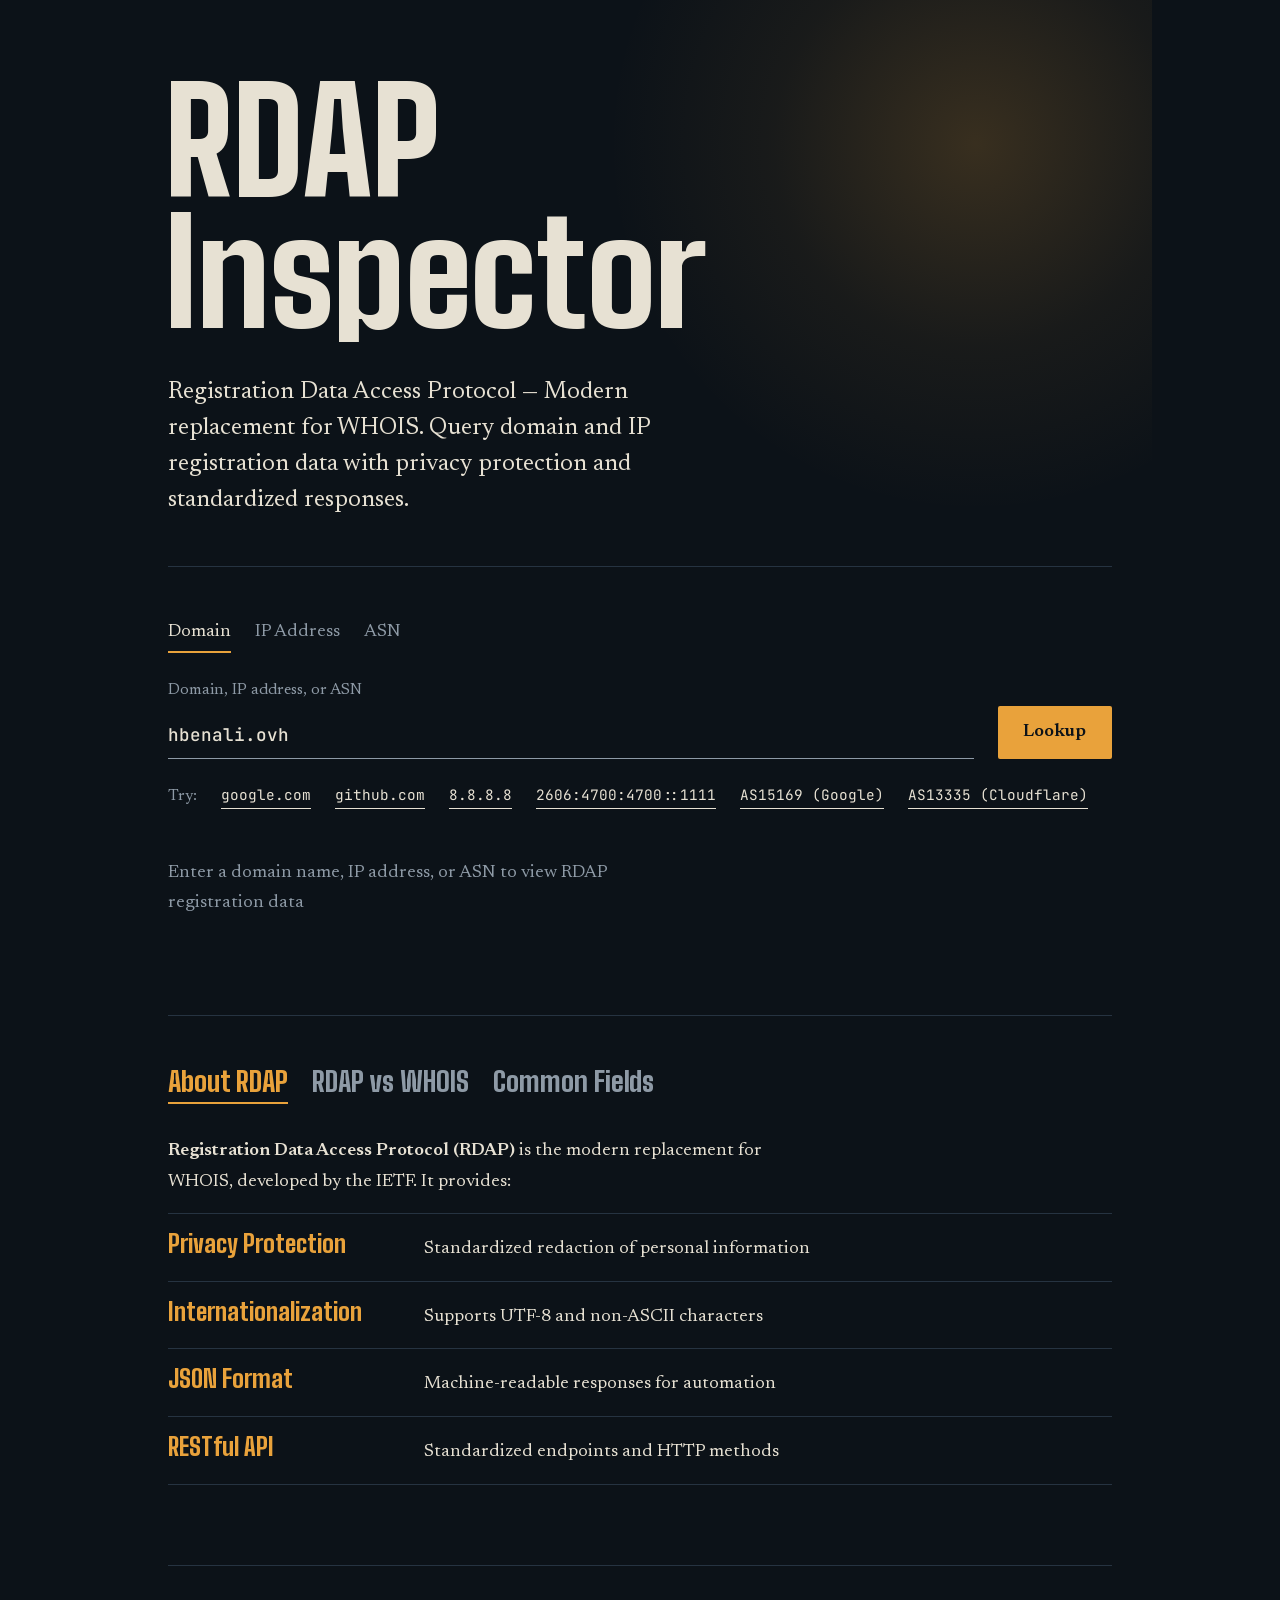
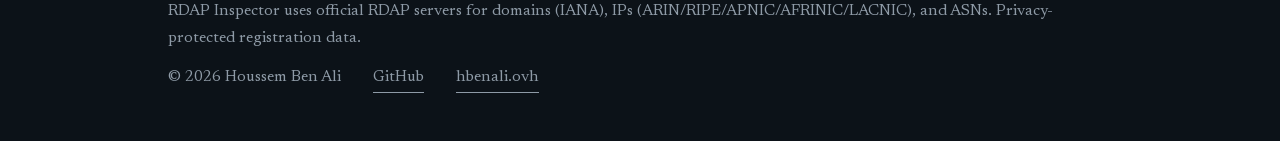
==== commit ba4f2190: "feat: restyle in the dark editorial design system Self-host Big Shoulders, Newsreader and JetBrains " ====
--- a/index.html
+++ b/index.html
@@ -14,7 +14,7 @@
 
     <!-- Security (static hosting: no custom HTTP headers, so CSP/referrer are set here; X-Frame-Options/X-Content-Type-Options need a real header and aren't achievable via meta) -->
     <!-- connect-src stays open to https: because rdap.org 302-redirects lookups to whichever registry's RDAP server (rdap.verisign.com, rdap.arin.net, etc.) -->
-    <meta http-equiv="Content-Security-Policy" content="default-src 'self'; script-src 'self' 'unsafe-inline'; style-src 'self' 'unsafe-inline'; font-src 'self'; img-src 'self' data:; connect-src 'self' https:; object-src 'none'; base-uri 'self'; form-action 'self'">
+    <meta http-equiv="Content-Security-Policy" content="default-src 'self'; script-src 'self'; style-src 'self'; font-src 'self'; img-src 'self' data:; connect-src 'self' https:; object-src 'none'; base-uri 'self'; form-action 'self'">
     <meta name="referrer" content="strict-origin-when-cross-origin">
 
     <!-- Open Graph -->
@@ -37,12 +37,17 @@
     <link rel="icon" type="image/svg+xml" href="/favicon.svg">
     <link rel="alternate icon" href="/favicon.ico">
     <link rel="apple-touch-icon" href="/apple-touch-icon.png">
-    <meta name="theme-color" content="#10b981">
+    <meta name="theme-color" content="#0c1218">
     <link rel="manifest" href="/manifest.json">
     <meta name="mobile-web-app-capable" content="yes">
     <meta name="apple-mobile-web-app-capable" content="yes">
     <meta name="apple-mobile-web-app-status-bar-style" content="black-translucent">
+    <meta name="color-scheme" content="dark">
     <meta name="apple-mobile-web-app-title" content="RDAP Inspector">
+
+    <link rel="preload" as="font" type="font/woff2" href="/fonts/big-shoulders-latin-wght.woff2" crossorigin>
+    <link rel="preload" as="font" type="font/woff2" href="/fonts/newsreader-latin-wght.woff2" crossorigin>
+    <link rel="stylesheet" href="/site.css">
 
     <!-- rdap.org is only hit on-demand after a lookup -->
     <link rel="dns-prefetch" href="https://rdap.org">
@@ -80,616 +85,33 @@
     }
     </script>
 
-    <style>
-        :root {
-            --primary: #0f172a;
-            --secondary: #475569;
-            --accent: #10b981;
-            --accent-light: #34d399;
-            --accent-dark: #059669;
-            --accent-solid: #047857;
-            --accent-solid-hover: #036450;
-            --success: #10b981;
-            --warning: #f59e0b;
-            --info: #3b82f6;
-            --bg: #ffffff;
-            --bg-secondary: #f8fafc;
-            --text: #0f172a;
-            --text-secondary: #475569;
-            --card-bg: #ffffff;
-            --card-border: #e2e8f0;
-            --shadow-sm: 0 1px 2px 0 rgb(0 0 0 / 0.05);
-            --shadow: 0 4px 6px -1px rgb(0 0 0 / 0.1), 0 2px 4px -2px rgb(0 0 0 / 0.1);
-            --shadow-lg: 0 10px 15px -3px rgb(0 0 0 / 0.1), 0 4px 6px -4px rgb(0 0 0 / 0.1);
-            --shadow-xl: 0 20px 25px -5px rgb(0 0 0 / 0.1), 0 8px 10px -6px rgb(0 0 0 / 0.1);
-            --radius-lg: 1rem;
-            --radius-xl: 1.5rem;
-            --accent-aa: #047857;
-        }
-
-        [data-theme="dark"] {
-            --primary: #f1f5f9;
-            --secondary: #94a3b8;
-            --accent: #34d399;
-            --accent-light: #6ee7b7;
-            --accent-dark: #10b981;
-            --accent-solid: #0a7a52;
-            --accent-solid-hover: #065f40;
-            --bg: #0f172a;
-            --bg-secondary: #1e293b;
-            --text: #f1f5f9;
-            --text-secondary: #94a3b8;
-            --card-bg: #1e293b;
-            --card-border: #334155;
-            --shadow-sm: 0 1px 2px 0 rgb(0 0 0 / 0.3);
-            --shadow: 0 4px 6px -1px rgb(0 0 0 / 0.4), 0 2px 4px -2px rgb(0 0 0 / 0.3);
-            --shadow-lg: 0 10px 15px -3px rgb(0 0 0 / 0.4), 0 4px 6px -4px rgb(0 0 0 / 0.3);
-            --shadow-xl: 0 20px 25px -5px rgb(0 0 0 / 0.5), 0 8px 10px -6px rgb(0 0 0 / 0.4);
-            --accent-aa: #34d399;
-        }
-
-        * {
-            margin: 0;
-            padding: 0;
-            box-sizing: border-box;
-        }
-
-        body {
-            font-family: 'Inter', -apple-system, BlinkMacSystemFont, 'Segoe UI', Roboto, Helvetica, Arial, sans-serif;
-            line-height: 1.7;
-            color: var(--text);
-            background: var(--bg);
-            transition: background-color 0.4s ease, color 0.4s ease;
-            min-height: 100vh;
-        }
-
-        .sr-only {
-            position: absolute;
-            width: 1px;
-            height: 1px;
-            padding: 0;
-            margin: -1px;
-            overflow: hidden;
-            clip: rect(0, 0, 0, 0);
-            white-space: nowrap;
-            border: 0;
-        }
-
-        /* Animated Background */
-        .bg-gradient {
-            position: fixed;
-            top: 0;
-            left: 0;
-            right: 0;
-            bottom: 0;
-            background:
-                radial-gradient(ellipse 80% 50% at 50% -20%, rgba(16, 185, 129, 0.15), transparent),
-                radial-gradient(ellipse 60% 40% at 100% 0%, rgba(6, 95, 70, 0.1), transparent),
-                radial-gradient(ellipse 50% 30% at 0% 100%, rgba(52, 211, 153, 0.08), transparent);
-            pointer-events: none;
-            z-index: -1;
-        }
-
-        /* Floating particles */
-        .particles {
-            position: fixed;
-            top: 0;
-            left: 0;
-            width: 100%;
-            height: 100%;
-            pointer-events: none;
-            overflow: hidden;
-            z-index: -1;
-        }
-
-        .particle {
-            position: absolute;
-            width: 4px;
-            height: 4px;
-            background: var(--accent);
-            border-radius: 50%;
-            opacity: 0.3;
-            animation: float 15s infinite ease-in-out;
-        }
-
-        @keyframes float {
-            0%, 100% {
-                transform: translateY(100vh) rotate(0deg);
-                opacity: 0;
-            }
-            10% { opacity: 0.3; }
-            90% { opacity: 0.3; }
-            100% {
-                transform: translateY(-100vh) rotate(720deg);
-                opacity: 0;
-            }
-        }
-
-        @media (prefers-reduced-motion: reduce) {
-            .particle { display: none; }
-        }
-
-        /* Controls */
-        .controls {
-            position: fixed;
-            top: 1.5rem;
-            right: 1.5rem;
-            z-index: 1000;
-            display: flex;
-            gap: 0.75rem;
-        }
-
-        .control-btn {
-            width: 48px;
-            height: 48px;
-            border-radius: 50%;
-            border: none;
-            cursor: pointer;
-            display: flex;
-            align-items: center;
-            justify-content: center;
-            font-size: 1.1rem;
-            transition: all 0.3s cubic-bezier(0.4, 0, 0.2, 1);
-            backdrop-filter: blur(12px);
-            background: linear-gradient(135deg, var(--accent), var(--accent-dark));
-            color: white;
-            box-shadow: var(--shadow-lg);
-        }
-
-        .control-btn:hover {
-            transform: scale(1.1);
-        }
-
-        .theme-icon svg {
-            width: 20px;
-            height: 20px;
-            display: block;
-        }
-
-        /* Main Container */
-        .container {
-            max-width: 1200px;
-            margin: 0 auto;
-            padding: 5rem 2rem;
-        }
-
-        /* Hero Section */
-        .hero {
-            text-align: center;
-            margin-bottom: 3rem;
-        }
-
-        .hero-icon {
-            width: 80px;
-            height: 80px;
-            margin: 0 auto 1.5rem;
-            background: linear-gradient(135deg, var(--accent), var(--accent-dark));
-            border-radius: 50%;
-            display: flex;
-            align-items: center;
-            justify-content: center;
-            box-shadow: 0 20px 40px rgba(16, 185, 129, 0.3);
-        }
-
-        .hero-icon span {
-            font-size: 2.5rem;
-        }
-
-        h1 {
-            font-size: 2.5rem;
-            font-weight: 800;
-            background: linear-gradient(135deg, var(--text), var(--accent));
-            -webkit-background-clip: text;
-            -webkit-text-fill-color: transparent;
-            background-clip: text;
-            margin-bottom: 0.5rem;
-        }
-
-        .subhead {
-            color: var(--text-secondary);
-            max-width: 600px;
-            margin: 0 auto;
-            font-size: 1.1rem;
-        }
-
-        /* Input Section */
-        .input-section {
-            background: var(--card-bg);
-            border: 1px solid var(--card-border);
-            border-radius: var(--radius-xl);
-            padding: 2rem;
-            margin-bottom: 2rem;
-        }
-
-        .input-group {
-            display: flex;
-            flex-wrap: wrap;
-            gap: 1rem;
-            margin-bottom: 1rem;
-        }
-
-        .query-type {
-            display: flex;
-            gap: 0.5rem;
-            background: var(--bg-secondary);
-            padding: 0.25rem;
-            border-radius: 3rem;
-            width: fit-content;
-        }
-
-        .type-btn {
-            padding: 0.5rem 1.5rem;
-            border-radius: 2rem;
-            border: none;
-            background: transparent;
-            color: var(--text-secondary);
-            cursor: pointer;
-            font-weight: 500;
-            transition: all 0.2s;
-        }
-
-        .type-btn.active {
-            background: var(--accent-solid);
-            color: white;
-        }
-
-        .type-btn:hover:not(.active) {
-            background: var(--bg-secondary);
-            color: var(--text);
-        }
-
-        .input-wrapper {
-            flex: 1;
-            display: flex;
-            gap: 1rem;
-            flex-wrap: wrap;
-        }
-
-        #queryInput {
-            flex: 1;
-            padding: 1rem 1.5rem;
-            font-size: 1rem;
-            background: var(--bg-secondary);
-            border: 2px solid var(--card-border);
-            border-radius: 3rem;
-            outline: none;
-            color: var(--text);
-            font-family: 'SF Mono', monospace;
-            transition: all 0.2s;
-        }
-
-        #queryInput:focus {
-            border-color: var(--accent);
-            box-shadow: 0 0 0 3px rgba(16, 185, 129, 0.1);
-        }
-
-        button {
-            background: var(--accent-solid);
-            border: none;
-            padding: 0.8rem 2rem;
-            border-radius: 3rem;
-            font-weight: 600;
-            color: white;
-            cursor: pointer;
-            display: inline-flex;
-            align-items: center;
-            gap: 0.5rem;
-            transition: all 0.2s;
-        }
-
-        button:hover {
-            background: var(--accent-solid-hover);
-            transform: translateY(-2px);
-        }
-
-        button:disabled {
-            opacity: 0.5;
-            cursor: not-allowed;
-            transform: none;
-        }
-
-        .loader {
-            display: inline-block;
-            width: 1rem;
-            height: 1rem;
-            border: 2px solid rgba(255,255,255,0.3);
-            border-top: 2px solid white;
-            border-radius: 50%;
-            animation: spin 0.8s linear infinite;
-        }
-
-        @keyframes spin { to { transform: rotate(360deg); } }
-
-        .example-links {
-            display: flex;
-            flex-wrap: wrap;
-            align-items: center;
-            gap: 1rem;
-            justify-content: center;
-            margin-top: 1rem;
-        }
-
-        .example-link {
-            color: var(--accent-aa);
-            text-decoration: none;
-            font-size: 0.9rem;
-            background: var(--bg-secondary);
-            padding: 0.25rem 0.75rem;
-            border-radius: 2rem;
-            transition: all 0.2s;
-        }
-
-        .example-link:hover {
-            background: var(--accent-solid);
-            color: white;
-        }
-
-        /* Result Area */
-        .result-area {
-            background: var(--card-bg);
-            border: 1px solid var(--card-border);
-            border-radius: var(--radius-xl);
-            overflow: hidden;
-            margin-top: 2rem;
-        }
-
-        .result-header {
-            padding: 1.5rem;
-            background: var(--bg-secondary);
-            border-bottom: 1px solid var(--card-border);
-            display: flex;
-            justify-content: space-between;
-            align-items: center;
-            flex-wrap: wrap;
-            gap: 1rem;
-        }
-
-        .result-title {
-            font-weight: 600;
-            color: var(--accent);
-            font-size: 1rem;
-        }
-
-        .copy-btn {
-            background: transparent;
-            color: var(--text-secondary);
-            padding: 0.5rem 1rem;
-            box-shadow: none;
-        }
-
-        .copy-btn:hover {
-            background: var(--bg-secondary);
-            color: var(--accent);
-            transform: none;
-        }
-
-        .result-content {
-            padding: 1.5rem;
-            overflow-x: auto;
-        }
-
-        .data-section {
-            margin-bottom: 1.5rem;
-            border-bottom: 1px solid var(--card-border);
-            padding-bottom: 1rem;
-        }
-
-        .data-section:last-child {
-            border-bottom: none;
-            margin-bottom: 0;
-            padding-bottom: 0;
-        }
-
-        .section-title {
-            font-weight: 600;
-            font-size: 1rem;
-            color: var(--accent);
-            margin-bottom: 1rem;
-            display: flex;
-            align-items: center;
-            gap: 0.5rem;
-        }
-
-        .data-grid {
-            display: grid;
-            grid-template-columns: repeat(auto-fit, minmax(300px, 1fr));
-            gap: 1rem;
-        }
-
-        .data-item {
-            background: var(--bg-secondary);
-            padding: 0.75rem 1rem;
-            border-radius: 0.75rem;
-        }
-
-        .data-label {
-            font-size: 0.75rem;
-            text-transform: uppercase;
-            letter-spacing: 0.5px;
-            color: var(--text-secondary);
-            margin-bottom: 0.25rem;
-        }
-
-        .data-value {
-            font-weight: 500;
-            word-break: break-word;
-        }
-
-        .data-value a {
-            color: var(--accent);
-            text-decoration: none;
-        }
-
-        .data-value a:hover {
-            text-decoration: underline;
-        }
-
-        .json-viewer {
-            background: var(--bg-secondary);
-            border-radius: 1rem;
-            padding: 1rem;
-            font-family: 'SF Mono', monospace;
-            font-size: 0.85rem;
-            overflow-x: auto;
-            white-space: pre-wrap;
-            word-break: break-all;
-        }
-
-        .empty-state {
-            text-align: center;
-            padding: 3rem;
-            color: var(--text-secondary);
-        }
-
-        .error-message {
-            background: rgba(239, 68, 68, 0.1);
-            border-left: 4px solid #ef4444;
-            padding: 1rem;
-            border-radius: 0.75rem;
-            color: #ef4444;
-        }
-
-        /* Guide Section */
-        .guide-section {
-            margin-top: 2rem;
-            background: var(--card-bg);
-            border: 1px solid var(--card-border);
-            border-radius: var(--radius-xl);
-            padding: 1.5rem;
-        }
-
-        .guide-tabs {
-            display: flex;
-            gap: 0.5rem;
-            margin-bottom: 1.5rem;
-            flex-wrap: wrap;
-        }
-
-        .tab-btn {
-            background: transparent;
-            color: var(--text-secondary);
-            padding: 0.5rem 1.2rem;
-            box-shadow: none;
-        }
-
-        .tab-btn.active {
-            background: var(--accent-solid);
-            color: white;
-        }
-
-        .tab-btn:hover:not(.active) {
-            background: var(--bg-secondary);
-            color: var(--text);
-        }
-
-        .tab-content {
-            display: none;
-        }
-
-        .tab-content.active {
-            display: block;
-        }
-
-        .rdap-info {
-            display: grid;
-            grid-template-columns: repeat(auto-fit, minmax(250px, 1fr));
-            gap: 1rem;
-            margin-top: 1rem;
-        }
-
-        .info-card {
-            background: var(--bg-secondary);
-            border-radius: 1rem;
-            padding: 1rem;
-        }
-
-        .footer {
-            text-align: center;
-            margin-top: 2rem;
-            padding-top: 2rem;
-            border-top: 1px solid var(--card-border);
-            color: var(--text-secondary);
-            font-size: 0.85rem;
-        }
-
-        .footer a {
-            color: var(--text-secondary);
-            text-decoration: underline;
-        }
-
-        .footer a:hover {
-            color: var(--accent);
-        }
-
-        @media (max-width: 768px) {
-            .container {
-                padding: 2rem 1rem;
-            }
-
-            h1 {
-                font-size: 1.8rem;
-            }
-
-            .controls {
-                top: 1rem;
-                right: 1rem;
-            }
-
-            .control-btn {
-                width: 40px;
-                height: 40px;
-            }
-
-            .data-grid {
-                grid-template-columns: 1fr;
-            }
-        }
-    </style>
 </head>
 
 <body>
-    <div class="bg-gradient"></div>
-    <div class="particles" id="particles"></div>
-
-    <div class="controls">
-        <button class="control-btn theme-toggle" type="button" aria-label="Toggle dark mode">
-            <span class="theme-icon" aria-hidden="true"></span>
-        </button>
-    </div>
-
-    <div class="container">
-        <main>
-        <!-- Hero Section -->
-        <div class="hero">
-            <div class="hero-icon">
-                <span aria-hidden="true">🗄️</span>
-            </div>
-            <h1>RDAP Inspector</h1>
-            <p class="subhead">Registration Data Access Protocol — Modern replacement for WHOIS. Query domain and IP registration data with privacy protection and standardized responses.</p>
-        </div>
-
-        <!-- Input Section -->
-        <div class="input-section">
+    <main>
+        <header class="hero wrap">
+            <h1 class="display"><span class="line"><span>RDAP</span></span><span class="line"><span>Inspector</span></span></h1>
+            <p class="lead">Registration Data Access Protocol — Modern replacement for WHOIS. Query domain and IP registration data with privacy protection and standardized responses.</p>
+        </header>
+
+        <section class="lookup wrap">
             <h2 class="sr-only">Look up a domain, IP address, or ASN</h2>
             <div class="query-type" role="group" aria-label="Query type">
-                <button class="type-btn active" type="button" data-type="domain" aria-pressed="true">🏷️ Domain</button>
-                <button class="type-btn" type="button" data-type="ip" aria-pressed="false">🌐 IP Address</button>
-                <button class="type-btn" type="button" data-type="asn" aria-pressed="false">🔢 ASN</button>
-            </div>
-
-            <div class="input-group">
-                <div class="input-wrapper">
-                    <label for="queryInput" class="sr-only">Domain, IP address, or ASN</label>
+                <button class="type-btn active" type="button" data-type="domain" aria-pressed="true">Domain</button>
+                <button class="type-btn" type="button" data-type="ip" aria-pressed="false">IP Address</button>
+                <button class="type-btn" type="button" data-type="asn" aria-pressed="false">ASN</button>
+            </div>
+
+            <div class="input-wrapper">
+                <div class="field">
+                    <label for="queryInput" class="field-label">Domain, IP address, or ASN</label>
                     <input type="text" id="queryInput" placeholder="example.com" value="hbenali.ovh" autocomplete="off" spellcheck="false">
-                    <button id="lookupBtn" type="button">
-                        <span aria-hidden="true">🔍</span>
-                        <span>Lookup</span>
-                    </button>
-                </div>
+                </div>
+                <button id="lookupBtn" class="btn" type="button">Lookup</button>
             </div>
 
             <div class="example-links">
-                <span style="color: var(--text-secondary); font-size: 0.85rem;">Try:</span>
+                <span class="try">Try:</span>
                 <a href="#" class="example-link" data-value="google.com">google.com</a>
                 <a href="#" class="example-link" data-value="github.com">github.com</a>
                 <a href="#" class="example-link" data-value="8.8.8.8">8.8.8.8</a>
@@ -697,504 +119,94 @@
                 <a href="#" class="example-link" data-value="AS15169">AS15169 (Google)</a>
                 <a href="#" class="example-link" data-value="AS13335">AS13335 (Cloudflare)</a>
             </div>
-        </div>
-
-        <!-- Result Area -->
-        <div class="result-area" id="resultArea" style="display: none;" aria-live="polite">
-            <div class="result-header">
-                <h2 class="result-title">📈 RDAP Response</h2>
-                <button class="copy-btn" id="copyResultBtn" type="button"><span aria-hidden="true">📋</span> Copy JSON</button>
-            </div>
-            <div class="result-content" id="resultContent"></div>
-        </div>
-
-        <div class="empty-state" id="emptyState">
-            <span aria-hidden="true" style="font-size: 3rem; opacity: 0.5; margin-bottom: 1rem; display: block;">🔍</span>
-            <p>Enter a domain name, IP address, or ASN to view RDAP registration data</p>
-        </div>
-
-        <div id="errorState" class="empty-state" style="display: none;" aria-live="polite">
-            <span aria-hidden="true" style="font-size: 3rem; color: #ef4444; margin-bottom: 1rem; display: block;">⚠️</span>
-            <p id="errorMessage"></p>
-        </div>
-
-        <!-- Guide Section -->
-        <div class="guide-section">
+
+            <div class="result-area" id="resultArea" aria-live="polite">
+                <div class="result-header">
+                    <h2 class="result-title">RDAP Response</h2>
+                    <button class="copy-btn" id="copyResultBtn" type="button">Copy JSON</button>
+                </div>
+                <div class="result-content" id="resultContent"></div>
+            </div>
+
+            <div class="empty-state" id="emptyState">
+                <p>Enter a domain name, IP address, or ASN to view RDAP registration data</p>
+            </div>
+
+            <div id="errorState" role="alert">
+                <strong class="error-title">Error</strong>
+                <p id="errorMessage"></p>
+            </div>
+        </section>
+
+        <section class="guide wrap">
             <h2 class="sr-only">RDAP guide</h2>
             <div class="guide-tabs" role="tablist" aria-label="RDAP guide topics">
-                <button class="tab-btn active" id="tabAbout" type="button" role="tab" aria-selected="true" aria-controls="aboutTab" tabindex="0">ℹ️ About RDAP</button>
-                <button class="tab-btn" id="tabCompare" type="button" role="tab" aria-selected="false" aria-controls="compareTab" tabindex="-1">⚖️ RDAP vs WHOIS</button>
-                <button class="tab-btn" id="tabFields" type="button" role="tab" aria-selected="false" aria-controls="fieldsTab" tabindex="-1">📋 Common Fields</button>
+                <button class="tab-btn active" id="tabAbout" type="button" role="tab" aria-selected="true" aria-controls="aboutTab" tabindex="0">About RDAP</button>
+                <button class="tab-btn" id="tabCompare" type="button" role="tab" aria-selected="false" aria-controls="compareTab" tabindex="-1">RDAP vs WHOIS</button>
+                <button class="tab-btn" id="tabFields" type="button" role="tab" aria-selected="false" aria-controls="fieldsTab" tabindex="-1">Common Fields</button>
             </div>
 
             <div class="tab-content active" id="aboutTab" role="tabpanel" aria-labelledby="tabAbout" tabindex="0">
                 <p><strong>Registration Data Access Protocol (RDAP)</strong> is the modern replacement for WHOIS, developed by the IETF. It provides:</p>
                 <div class="rdap-info">
                     <div class="info-card">
-                        <span aria-hidden="true" style="color: var(--accent); margin-bottom: 0.5rem; display: block; font-size: 1.3rem;">🛡️</span>
                         <strong>Privacy Protection</strong>
-                        <p style="font-size: 0.9rem; margin-top: 0.25rem;">Standardized redaction of personal information</p>
-                    </div>
-                    <div class="info-card">
-                        <span aria-hidden="true" style="color: var(--accent); margin-bottom: 0.5rem; display: block; font-size: 1.3rem;">🗣️</span>
+                        <p>Standardized redaction of personal information</p>
+                    </div>
+                    <div class="info-card">
                         <strong>Internationalization</strong>
-                        <p style="font-size: 0.9rem; margin-top: 0.25rem;">Supports UTF-8 and non-ASCII characters</p>
-                    </div>
-                    <div class="info-card">
-                        <span aria-hidden="true" style="color: var(--accent); margin-bottom: 0.5rem; display: block; font-size: 1.3rem;">💻</span>
+                        <p>Supports UTF-8 and non-ASCII characters</p>
+                    </div>
+                    <div class="info-card">
                         <strong>JSON Format</strong>
-                        <p style="font-size: 0.9rem; margin-top: 0.25rem;">Machine-readable responses for automation</p>
-                    </div>
-                    <div class="info-card">
-                        <span aria-hidden="true" style="color: var(--accent); margin-bottom: 0.5rem; display: block; font-size: 1.3rem;">🔗</span>
+                        <p>Machine-readable responses for automation</p>
+                    </div>
+                    <div class="info-card">
                         <strong>RESTful API</strong>
-                        <p style="font-size: 0.9rem; margin-top: 0.25rem;">Standardized endpoints and HTTP methods</p>
+                        <p>Standardized endpoints and HTTP methods</p>
                     </div>
                 </div>
             </div>
 
             <div class="tab-content" id="compareTab" role="tabpanel" aria-labelledby="tabCompare" tabindex="0">
-                <table style="width: 100%; border-collapse: collapse;">
+                <div class="table-scroll">
+                <table class="compare">
                     <thead>
-                        <tr style="border-bottom: 2px solid var(--card-border);">
-                            <th style="text-align: left; padding: 0.75rem;">Feature</th>
-                            <th style="text-align: left; padding: 0.75rem;">RDAP</th>
-                            <th style="text-align: left; padding: 0.75rem;">WHOIS</th>
-                        </tr>
+                        <tr><th scope="col">Feature</th><th scope="col">RDAP</th><th scope="col">WHOIS</th></tr>
                     </thead>
                     <tbody>
-                        <tr style="border-bottom: 1px solid var(--card-border);">
-                            <td style="padding: 0.75rem;">Format</td>
-                            <td style="padding: 0.75rem;"><span style="background: var(--accent-solid); color: white; padding: 0.2rem 0.6rem; border-radius: 1rem;">JSON</span></td>
-                            <td style="padding: 0.75rem;">Plain text (inconsistent)</td>
-                        </tr>
-                        <tr style="border-bottom: 1px solid var(--card-border);">
-                            <td style="padding: 0.75rem;">Privacy</td>
-                            <td style="padding: 0.75rem;">✅ Standardized redaction</td>
-                            <td style="padding: 0.75rem;">❌ Varies by registrar</td>
-                        </tr>
-                        <tr style="border-bottom: 1px solid var(--card-border);">
-                            <td style="padding: 0.75rem;">Internationalization</td>
-                            <td style="padding: 0.75rem;">✅ UTF-8 support</td>
-                            <td style="padding: 0.75rem;">❌ ASCII only</td>
-                        </tr>
-                        <tr style="border-bottom: 1px solid var(--card-border);">
-                            <td style="padding: 0.75rem;">Protocol</td>
-                            <td style="padding: 0.75rem;">RESTful API (HTTPS)</td>
-                            <td style="padding: 0.75rem;">Port 43 (TCP)</td>
-                        </tr>
-                        <tr>
-                            <td style="padding: 0.75rem;">Data Types</td>
-                            <td style="padding: 0.75rem;">Domains, IPs, ASNs, Entities</td>
-                            <td style="padding: 0.75rem;">Primarily domains</td>
-                        </tr>
+                        <tr><th scope="row">Format</th><td>JSON</td><td>Plain text (inconsistent)</td></tr>
+                        <tr><th scope="row">Privacy</th><td>Standardized redaction</td><td>Varies by registrar</td></tr>
+                        <tr><th scope="row">Internationalization</th><td>UTF-8 support</td><td>ASCII only</td></tr>
+                        <tr><th scope="row">Protocol</th><td>RESTful API (HTTPS)</td><td>Port 43 (TCP)</td></tr>
+                        <tr><th scope="row">Data Types</th><td>Domains, IPs, ASNs, Entities</td><td>Primarily domains</td></tr>
                     </tbody>
                 </table>
+                </div>
             </div>
 
             <div class="tab-content" id="fieldsTab" role="tabpanel" aria-labelledby="tabFields" tabindex="0">
-                <div class="data-grid">
-                    <div class="info-card">
-                        <strong>🏷️ handle</strong>
-                        <p style="font-size: 0.85rem;">Unique identifier for the object</p>
-                    </div>
-                    <div class="info-card">
-                        <strong>🏢 entities</strong>
-                        <p style="font-size: 0.85rem;">Registrar, registrant, admin, tech contacts</p>
-                    </div>
-                    <div class="info-card">
-                        <strong>📅 events</strong>
-                        <p style="font-size: 0.85rem;">Registration, expiration, last changed dates</p>
-                    </div>
-                    <div class="info-card">
-                        <strong>🔗 links</strong>
-                        <p style="font-size: 0.85rem;">Related resources and self links</p>
-                    </div>
-                    <div class="info-card">
-                        <strong>✅ status</strong>
-                        <p style="font-size: 0.85rem;">Object status (active, inactive, etc.)</p>
-                    </div>
-                    <div class="info-card">
-                        <strong>🆔 publicIds</strong>
-                        <p style="font-size: 0.85rem;">IANA registry identifiers</p>
-                    </div>
-                </div>
+                <div class="fields">
+                    <div class="info-card"><code>handle</code><p>Unique identifier for the object</p></div>
+                    <div class="info-card"><code>entities</code><p>Registrar, registrant, admin, tech contacts</p></div>
+                    <div class="info-card"><code>events</code><p>Registration, expiration, last changed dates</p></div>
+                    <div class="info-card"><code>links</code><p>Related resources and self links</p></div>
+                    <div class="info-card"><code>status</code><p>Object status (active, inactive, etc.)</p></div>
+                    <div class="info-card"><code>publicIds</code><p>IANA registry identifiers</p></div>
+                </div>
+            </div>
+        </section>
+    </main>
+
+    <footer>
+        <div class="wrap">
+            <div>
+                <p>RDAP Inspector uses official RDAP servers for domains (IANA), IPs (ARIN/RIPE/APNIC/AFRINIC/LACNIC), and ASNs. Privacy-protected registration data.</p>
+                <p class="foot-links"><span>© 2026 Houssem Ben Ali</span> <a href="https://github.com/hbenali" target="_blank" rel="noopener noreferrer">GitHub<span class="sr-only"> (opens in a new tab)</span></a> <a href="https://hbenali.ovh" target="_blank" rel="noopener noreferrer">hbenali.ovh<span class="sr-only"> (opens in a new tab)</span></a></p>
             </div>
         </div>
-        </main>
-
-        <div class="footer">
-            <p>🔍 RDAP Inspector · Uses official RDAP servers for domains (IANA), IPs (ARIN/RIPE/APNIC/AFRINIC/LACNIC), and ASNs · Privacy-protected registration data</p>
-            <p style="margin-top: 0.5rem;">© 2026 Houssem Ben Ali · <a href="https://github.com/hbenali" target="_blank" rel="noopener noreferrer">GitHub</a> · <a href="https://hbenali.ovh" target="_blank" rel="noopener noreferrer">hbenali.ovh</a></p>
-        </div>
-    </div>
-
-    <script>
-        // Particles
-        function createParticles() {
-            const container = document.getElementById('particles');
-            if (window.matchMedia('(prefers-reduced-motion: reduce)').matches) return;
-            for (let i = 0; i < 20; i++) {
-                const particle = document.createElement('div');
-                particle.classList.add('particle');
-                particle.style.left = `${Math.random() * 100}%`;
-                particle.style.animationDelay = `${Math.random() * 15}s`;
-                particle.style.animationDuration = `${10 + Math.random() * 10}s`;
-                container.appendChild(particle);
-            }
-        }
-        createParticles();
-
-        // Dark mode
-        const themeToggle = document.querySelector('.theme-toggle');
-        const themeIcon = themeToggle.querySelector('.theme-icon');
-
-        const MOON_SVG = '<svg viewBox="0 0 24 24" fill="none" stroke="currentColor" stroke-width="2" stroke-linecap="round" stroke-linejoin="round"><path d="M21 12.79A9 9 0 1 1 11.21 3 7 7 0 0 0 21 12.79z"/></svg>';
-        const SUN_SVG = '<svg viewBox="0 0 24 24" fill="none" stroke="currentColor" stroke-width="2" stroke-linecap="round" stroke-linejoin="round"><circle cx="12" cy="12" r="5"/><line x1="12" y1="1" x2="12" y2="3"/><line x1="12" y1="21" x2="12" y2="23"/><line x1="4.22" y1="4.22" x2="5.64" y2="5.64"/><line x1="18.36" y1="18.36" x2="19.78" y2="19.78"/><line x1="1" y1="12" x2="3" y2="12"/><line x1="21" y1="12" x2="23" y2="12"/><line x1="4.22" y1="19.78" x2="5.64" y2="18.36"/><line x1="18.36" y1="5.64" x2="19.78" y2="4.22"/></svg>';
-
-        const getPreferredTheme = () => {
-            const saved = localStorage.getItem('theme');
-            if (saved) return saved;
-            return window.matchMedia('(prefers-color-scheme: dark)').matches ? 'dark' : 'light';
-        };
-
-        const setTheme = (theme) => {
-            document.body.setAttribute('data-theme', theme);
-            localStorage.setItem('theme', theme);
-            themeIcon.innerHTML = theme === 'dark' ? SUN_SVG : MOON_SVG;
-        };
-
-        setTheme(getPreferredTheme());
-        themeToggle.addEventListener('click', () => {
-            const current = document.body.getAttribute('data-theme');
-            setTheme(current === 'dark' ? 'light' : 'dark');
-        });
-
-        // State
-        let currentQueryType = 'domain';
-        let currentData = null;
-
-        // DOM elements
-        const queryInput = document.getElementById('queryInput');
-        const lookupBtn = document.getElementById('lookupBtn');
-        const resultArea = document.getElementById('resultArea');
-        const emptyState = document.getElementById('emptyState');
-        const errorState = document.getElementById('errorState');
-        const resultContent = document.getElementById('resultContent');
-        const errorMessage = document.getElementById('errorMessage');
-        const copyResultBtn = document.getElementById('copyResultBtn');
-
-        // RDAP endpoints
-        const RDAP_ENDPOINTS = {
-            domain: 'https://rdap.org/domain/',
-            ip: 'https://rdap.org/ip/',
-            asn: 'https://rdap.org/autnum/'
-        };
-
-        // Detect input type
-        function detectType(input) {
-            input = input.trim();
-
-            // ASN: "AS12345" or a bare small integer
-            if (/^AS[0-9]+$/i.test(input)) {
-                return 'asn';
-            }
-            if (/^[0-9]+$/.test(input) && parseInt(input, 10) < 1000000) {
-                return 'asn';
-            }
-
-            // IPv4, or IPv6 (full or "::"-compressed)
-            const ipv4Pattern = /^(\d{1,3}\.){3}\d{1,3}$/;
-            const ipv6Pattern = /^[0-9a-fA-F:]*:[0-9a-fA-F:]*$/;
-            if (ipv4Pattern.test(input) || (input.includes(':') && ipv6Pattern.test(input))) {
-                return 'ip';
-            }
-
-            // Default to domain
-            return 'domain';
-        }
-
-        // Format RDAP data for display
-        function formatRDAPData(data, query, type) {
-            let html = '';
-
-            // Basic info
-            html += `
-                <div class="data-section">
-                    <h3 class="section-title"><span aria-hidden="true">ℹ️</span> Basic Information</h3>
-                    <div class="data-grid">
-                        <div class="data-item"><div class="data-label">Handle</div><div class="data-value">${escapeHtml(data.handle || 'N/A')}</div></div>
-                        <div class="data-item"><div class="data-label">Type</div><div class="data-value">${escapeHtml(data.objectClassName || type)}</div></div>
-                        <div class="data-item"><div class="data-label">Query</div><div class="data-value">${escapeHtml(query)}</div></div>
-                    </div>
-                </div>
-            `;
-
-            // Events (dates)
-            if (data.events && data.events.length) {
-                html += `
-                    <div class="data-section">
-                        <h3 class="section-title"><span aria-hidden="true">📅</span> Important Dates</h3>
-                        <div class="data-grid">
-                `;
-                data.events.forEach(event => {
-                    const eventName = event.eventAction || 'event';
-                    html += `
-                        <div class="data-item">
-                            <div class="data-label">${escapeHtml(eventName.replace('_', ' ').toUpperCase())}</div>
-                            <div class="data-value">${escapeHtml(event.eventDate || 'N/A')}</div>
-                        </div>
-                    `;
-                });
-                html += `</div></div>`;
-            }
-
-            // Entities (contacts)
-            if (data.entities && data.entities.length) {
-                html += `
-                    <div class="data-section">
-                        <h3 class="section-title"><span aria-hidden="true">👥</span> Contacts & Entities</h3>
-                        <div class="data-grid">
-                `;
-                data.entities.forEach(entity => {
-                    const roles = entity.roles ? entity.roles.join(', ') : 'unknown';
-                    const name = entity.vcardArray ?
-                        entity.vcardArray[1]?.find(v => v[0] === 'fn')?.[3] :
-                        entity.handle || 'N/A';
-                    html += `
-                        <div class="data-item">
-                            <div class="data-label">${escapeHtml(roles)}</div>
-                            <div class="data-value">${escapeHtml(name)}</div>
-                            ${entity.handle ? `<div class="data-value" style="font-size: 0.8rem;">Handle: ${escapeHtml(entity.handle)}</div>` : ''}
-                        </div>
-                    `;
-                });
-                html += `</div></div>`;
-            }
-
-            // Nameservers (for domains)
-            if (data.nameservers && data.nameservers.length) {
-                html += `
-                    <div class="data-section">
-                        <h3 class="section-title"><span aria-hidden="true">🖥️</span> Nameservers</h3>
-                        <div class="data-grid">
-                `;
-                data.nameservers.forEach(ns => {
-                    html += `
-                        <div class="data-item"><div class="data-value">${escapeHtml(ns.ldhName || ns.handle)}</div></div>
-                    `;
-                });
-                html += `</div></div>`;
-            }
-
-            // Status
-            if (data.status && data.status.length) {
-                html += `
-                    <div class="data-section">
-                        <h3 class="section-title"><span aria-hidden="true">🏁</span> Status</h3>
-                        <div class="data-grid">
-                `;
-                data.status.forEach(status => {
-                    html += `<div class="data-item"><div class="data-value">${escapeHtml(status)}</div></div>`;
-                });
-                html += `</div></div>`;
-            }
-
-            // Public IDs
-            if (data.publicIds && data.publicIds.length) {
-                html += `
-                    <div class="data-section">
-                        <h3 class="section-title"><span aria-hidden="true">🆔</span> Registry Identifiers</h3>
-                        <div class="data-grid">
-                `;
-                data.publicIds.forEach(id => {
-                    html += `
-                        <div class="data-item">
-                            <div class="data-label">${escapeHtml(id.type || 'Identifier')}</div>
-                            <div class="data-value">${escapeHtml(id.identifier || 'N/A')}</div>
-                        </div>
-                    `;
-                });
-                html += `</div></div>`;
-            }
-
-            // Full JSON (collapsible)
-            html += `
-                <div class="data-section">
-                    <h3 class="section-title"><span aria-hidden="true">💻</span> Full RDAP Response (JSON)</h3>
-                    <div class="json-viewer">${escapeHtml(JSON.stringify(data, null, 2))}</div>
-                </div>
-            `;
-
-            return html;
-        }
-
-        function escapeHtml(str) {
-            if (!str) return '';
-            return String(str).replace(/[&<>]/g, function(m) {
-                if (m === '&') return '&amp;';
-                if (m === '<') return '&lt;';
-                if (m === '>') return '&gt;';
-                return m;
-            });
-        }
-
-        // Perform RDAP lookup
-        async function performLookup() {
-            let query = queryInput.value.trim();
-            if (!query) {
-                showError('Please enter a domain, IP address, or ASN');
-                return;
-            }
-
-            // Auto-detect type
-            const detectedType = detectType(query);
-            currentQueryType = detectedType;
-
-            // Update active button visually
-            document.querySelectorAll('.type-btn').forEach(btn => {
-                const active = btn.getAttribute('data-type') === detectedType;
-                btn.classList.toggle('active', active);
-                btn.setAttribute('aria-pressed', active ? 'true' : 'false');
-            });
-
-            // Format ASN properly
-            let lookupQuery = query;
-            if (detectedType === 'asn') {
-                if (!query.toUpperCase().startsWith('AS')) {
-                    lookupQuery = `AS${query}`;
-                } else {
-                    lookupQuery = query.toUpperCase();
-                }
-            }
-
-            const endpoint = RDAP_ENDPOINTS[detectedType];
-            const url = endpoint + encodeURIComponent(lookupQuery);
-
-            // Show loading
-            lookupBtn.disabled = true;
-            lookupBtn.innerHTML = '<span class="loader"></span> Looking up...';
-            resultArea.style.display = 'none';
-            emptyState.style.display = 'none';
-            errorState.style.display = 'none';
-
-            try {
-                const response = await fetch(url);
-
-                if (!response.ok) {
-                    throw new Error(`HTTP ${response.status}: ${response.statusText}`);
-                }
-
-                const data = await response.json();
-                currentData = data;
-
-                resultContent.innerHTML = formatRDAPData(data, query, detectedType);
-                resultArea.style.display = 'block';
-
-            } catch (err) {
-                console.error('RDAP lookup error:', err);
-                showError(`Failed to lookup "${query}": ${err.message}<br><br>Note: Not all domains/IPs have RDAP records available.`);
-            } finally {
-                lookupBtn.disabled = false;
-                lookupBtn.innerHTML = '<span aria-hidden="true">🔍</span> Lookup';
-            }
-        }
-
-        function showError(message) {
-            errorMessage.innerHTML = message;
-            errorState.style.display = 'block';
-            resultArea.style.display = 'none';
-            emptyState.style.display = 'none';
-        }
-
-        // Copy JSON
-        copyResultBtn.addEventListener('click', () => {
-            if (currentData) {
-                navigator.clipboard.writeText(JSON.stringify(currentData, null, 2));
-                const originalText = copyResultBtn.innerHTML;
-                copyResultBtn.innerHTML = '<span aria-hidden="true">✅</span> Copied!';
-                setTimeout(() => {
-                    copyResultBtn.innerHTML = originalText;
-                }, 2000);
-            }
-        });
-
-        // Tab switching (ARIA tabs pattern: roving tabindex + arrow-key navigation)
-        const tabButtons = ['tabAbout', 'tabCompare', 'tabFields'].map(id => document.getElementById(id));
-        const tabPanels = ['aboutTab', 'compareTab', 'fieldsTab'].map(id => document.getElementById(id));
-
-        function switchTab(index) {
-            tabButtons.forEach((btn, i) => {
-                const active = i === index;
-                btn.classList.toggle('active', active);
-                btn.setAttribute('aria-selected', active ? 'true' : 'false');
-                btn.tabIndex = active ? 0 : -1;
-                tabPanels[i].classList.toggle('active', active);
-            });
-        }
-
-        tabButtons.forEach((btn, i) => {
-            btn.addEventListener('click', () => switchTab(i));
-            btn.addEventListener('keydown', (e) => {
-                let target = null;
-                if (e.key === 'ArrowRight') target = (i + 1) % tabButtons.length;
-                else if (e.key === 'ArrowLeft') target = (i - 1 + tabButtons.length) % tabButtons.length;
-                else if (e.key === 'Home') target = 0;
-                else if (e.key === 'End') target = tabButtons.length - 1;
-                else return;
-                e.preventDefault();
-                tabButtons[target].focus();
-                switchTab(target);
-            });
-        });
-
-        // Type buttons
-        document.querySelectorAll('.type-btn').forEach(btn => {
-            btn.addEventListener('click', () => {
-                const type = btn.getAttribute('data-type');
-                currentQueryType = type;
-                document.querySelectorAll('.type-btn').forEach(b => {
-                    b.classList.remove('active');
-                    b.setAttribute('aria-pressed', 'false');
-                });
-                btn.classList.add('active');
-                btn.setAttribute('aria-pressed', 'true');
-                queryInput.placeholder = type === 'domain' ? 'example.com' : (type === 'ip' ? '8.8.8.8' : 'AS15169');
-            });
-        });
-
-        // Example links
-        document.querySelectorAll('.example-link').forEach(link => {
-            link.addEventListener('click', (e) => {
-                e.preventDefault();
-                const value = link.getAttribute('data-value');
-                queryInput.value = value;
-                performLookup();
-            });
-        });
-
-        // Enter key
-        queryInput.addEventListener('keypress', (e) => {
-            if (e.key === 'Enter') performLookup();
-        });
-
-        lookupBtn.addEventListener('click', performLookup);
-
-        // Only auto-lookup when a query is passed explicitly via URL
-        function handleUrlParameter() {
-            const urlParams = new URLSearchParams(window.location.search);
-            const queryParam = urlParams.get('query');
-            if (queryParam) {
-                queryInput.value = queryParam;
-                performLookup();
-            }
-        }
-
-        window.addEventListener('load', handleUrlParameter);
-
-        if ('serviceWorker' in navigator) {
-            navigator.serviceWorker.register('/sw.js');
-        }
-    </script>
+    </footer>
+
+    <script src="/app.js"></script>
 </body>
 </html>
--- a/site.css
+++ b/site.css
@@ -0,0 +1,233 @@
+/* RDAP Inspector: dark editorial, same system as hbenali.ovh. Fonts are self-hosted (see fonts/README.md). */
+
+@font-face {
+    font-family: 'Big Shoulders';
+    font-style: normal;
+    font-weight: 600 900;
+    font-display: swap;
+    src: url('fonts/big-shoulders-latin-wght.woff2') format('woff2');
+}
+@font-face {
+    font-family: 'Newsreader';
+    font-style: normal;
+    font-weight: 200 800;
+    font-display: swap;
+    src: url('fonts/newsreader-latin-wght.woff2') format('woff2');
+}
+@font-face {
+    font-family: 'Newsreader';
+    font-style: italic;
+    font-weight: 200 800;
+    font-display: swap;
+    src: url('fonts/newsreader-italic-latin-wght.woff2') format('woff2');
+}
+@font-face {
+    font-family: 'JetBrains Mono';
+    font-style: normal;
+    font-weight: 100 800;
+    font-display: swap;
+    src: url('fonts/jetbrains-mono-latin-wght.woff2') format('woff2');
+}
+
+:root {
+    --ink: #0c1218;
+    --slate: #17212b;
+    --line: #263341;
+    --bone: #e7e1d3;
+    --mist: #8e9aa6;
+    --sodium: #e9a23b;
+    --verdigris: #5db7a0;
+    --fail: #e5776f;
+
+    --display: 'Big Shoulders', 'Arial Narrow', Impact, sans-serif;
+    --serif: 'Newsreader', Georgia, serif;
+    --mono: 'JetBrains Mono', ui-monospace, monospace;
+
+    --gutter: clamp(1.5rem, 4vw, 2.5rem);
+    color-scheme: dark;
+}
+
+*, *::before, *::after { box-sizing: border-box; margin: 0; padding: 0; }
+
+html { background: var(--ink); }
+
+body {
+    min-height: 100vh;
+    background: var(--ink);
+    color: var(--bone);
+    font-family: var(--serif);
+    font-size: 1.125rem;
+    line-height: 1.7;
+    font-optical-sizing: auto;
+    -webkit-font-smoothing: antialiased;
+    text-rendering: optimizeLegibility;
+}
+
+::selection { background: var(--sodium); color: var(--ink); }
+:focus-visible { outline: 2px solid var(--sodium); outline-offset: 4px; border-radius: 2px; }
+
+a { color: inherit; }
+ul { list-style: none; }
+strong { font-weight: 600; }
+button { font: inherit; color: inherit; }
+[hidden] { display: none !important; }
+
+.sr-only {
+    position: absolute; width: 1px; height: 1px; overflow: hidden;
+    clip-path: inset(50%); white-space: nowrap;
+}
+
+/* Underline that draws in on hover and focus. */
+.link, .example-link, .data-value a, footer a {
+    text-decoration: none;
+    background-image: linear-gradient(currentColor, currentColor);
+    background-repeat: no-repeat;
+    background-size: 100% 1px;
+    background-position: 0 100%;
+    padding-bottom: 2px;
+    transition: background-size 0.35s cubic-bezier(0.22, 1, 0.36, 1), color 0.2s;
+}
+.link:hover, .link:focus-visible, .example-link:hover, .example-link:focus-visible,
+.data-value a:hover, footer a:hover, footer a:focus-visible { color: var(--sodium); background-size: 100% 2px; }
+
+.display { font-family: var(--display); font-weight: 800; line-height: 0.86; letter-spacing: -0.01em; }
+
+.wrap { max-width: 64rem; margin: 0 auto; padding-inline: var(--gutter); }
+
+/* Hero */
+.hero { position: relative; isolation: isolate; overflow: hidden; padding-block: 5rem 3rem; }
+.hero::before {
+    content: ''; position: absolute; z-index: -1; top: -14rem; right: -12rem;
+    width: min(46rem, 140vw); aspect-ratio: 1; border-radius: 50%;
+    background: radial-gradient(closest-side, rgba(233, 162, 59, 0.2), rgba(233, 162, 59, 0.06) 55%, transparent);
+    pointer-events: none;
+}
+.hero h1 { font-size: clamp(3.6rem, 15vw, 9rem); margin-left: -0.03em; }
+.hero h1 .line { display: block; overflow: hidden; padding-bottom: 0.05em; }
+.hero h1 .line > span { display: block; animation: rise 1.1s cubic-bezier(0.16, 1, 0.3, 1) both; }
+.hero h1 .line:nth-child(2) > span { animation-delay: 0.13s; }
+.hero .lead { margin-top: 2rem; max-width: 40ch; font-size: clamp(1.2rem, 2.2vw, 1.5rem); line-height: 1.5; animation: fade 0.9s 0.5s both; }
+
+@keyframes rise { from { transform: translateY(108%); } }
+@keyframes fade { from { opacity: 0; transform: translateY(12px); } }
+
+/* Lookup */
+.lookup { position: relative; padding-block: 3rem; }
+.lookup::before, .guide::before { content: ''; position: absolute; top: 0; left: var(--gutter); right: var(--gutter); height: 1px; background: var(--line); }
+
+.query-type { display: flex; flex-wrap: wrap; gap: 0.25rem 1.5rem; margin-bottom: 1.5rem; }
+.type-btn {
+    background: none; border: 0; border-bottom: 2px solid transparent; color: var(--mist);
+    padding: 0.2rem 0; cursor: pointer; transition: color 0.2s, border-color 0.2s;
+}
+.type-btn:hover { color: var(--bone); }
+.type-btn.active { color: var(--bone); border-bottom-color: var(--sodium); }
+
+.field-label { display: block; color: var(--mist); font-size: 1rem; margin-bottom: 0.4rem; }
+.input-wrapper { display: flex; flex-wrap: wrap; align-items: flex-end; gap: 1rem 1.5rem; }
+.field { flex: 1 1 18rem; min-width: 0; border-bottom: 1px solid var(--mist); transition: border-color 0.2s; }
+.field:focus-within { border-color: var(--sodium); }
+#queryInput {
+    width: 100%; background: none; border: 0; outline: 0; color: var(--bone);
+    font: 500 1.1rem/1 var(--mono); padding: 0.75rem 0;
+}
+#queryInput::placeholder { color: var(--mist); opacity: 0.7; }
+#queryInput:focus-visible { outline: 0; }
+
+.btn {
+    display: inline-flex; align-items: center; gap: 0.6rem; background: var(--sodium); color: var(--ink);
+    padding: 0.7rem 1.6rem; font-weight: 600; border: 0; border-radius: 2px; cursor: pointer;
+    transition: background-color 0.2s, transform 0.2s;
+}
+.btn:hover, .btn:focus-visible { background: var(--bone); transform: translateY(-2px); }
+.btn:disabled { opacity: 0.6; cursor: wait; transform: none; background: var(--sodium); }
+
+.loader {
+    display: inline-block; width: 1rem; height: 1rem; border-radius: 50%;
+    border: 2px solid rgba(12, 18, 24, 0.3); border-top-color: var(--ink); animation: spin 0.8s linear infinite;
+}
+@keyframes spin { to { transform: rotate(360deg); } }
+
+.example-links { display: flex; flex-wrap: wrap; align-items: baseline; gap: 0.4rem 1.5rem; margin-top: 1.5rem; font-size: 1rem; }
+.example-links .try { color: var(--mist); }
+.example-link { font-family: var(--mono); font-size: 0.9rem; }
+
+/* Results */
+.result-area { margin-top: 3rem; border-top: 1px solid var(--line); }
+#resultArea, #errorState { display: none; }
+.result-header { display: flex; flex-wrap: wrap; justify-content: space-between; align-items: baseline; gap: 0.5rem 1rem; padding-top: 2rem; }
+.result-title { font-family: var(--display); font-weight: 800; font-size: 2.6rem; line-height: 1; color: var(--sodium); }
+.copy-btn { background: none; border: 0; color: var(--mist); cursor: pointer; padding: 0.3rem 0; }
+.copy-btn:hover { color: var(--sodium); }
+
+.result-content { padding-top: 1rem; }
+.data-section { border-top: 1px solid var(--line); padding: 1.5rem 0; }
+.data-section:first-child { border-top: 0; }
+.section-title { font-family: var(--display); font-weight: 800; font-size: 1.7rem; line-height: 1.1; color: var(--sodium); margin-bottom: 0.75rem; }
+.data-grid { display: grid; grid-template-columns: repeat(auto-fit, minmax(min(100%, 18rem), 1fr)); gap: 1rem 2rem; }
+.data-item { min-width: 0; }
+.data-label { color: var(--mist); font-size: 1rem; line-height: 1.4; overflow-wrap: anywhere; }
+.data-value { font-family: var(--mono); font-size: 0.95rem; line-height: 1.6; overflow-wrap: anywhere; }
+.data-value.sub { color: var(--mist); font-size: 0.85rem; }
+
+.json-viewer {
+    background: var(--slate); border: 1px solid var(--line); border-radius: 2px; padding: 1rem 1.25rem;
+    font: 0.85rem/1.65 var(--mono); max-height: 32rem; overflow: auto; white-space: pre-wrap; overflow-wrap: anywhere;
+}
+
+.empty-state { padding: 3rem 0; color: var(--mist); max-width: 46ch; }
+#errorState { border-left: 3px solid var(--fail); padding: 1rem 1.25rem; margin-top: 3rem; color: var(--bone); }
+.error-title { display: block; font-family: var(--display); font-weight: 800; font-size: 1.7rem; line-height: 1.1; color: var(--fail); }
+#errorMessage { overflow-wrap: anywhere; }
+
+/* Guide */
+.guide { position: relative; padding-block: 3rem; }
+.guide-tabs { display: flex; flex-wrap: wrap; gap: 0.25rem 1.5rem; margin-bottom: 2rem; }
+.tab-btn {
+    background: none; border: 0; border-bottom: 2px solid transparent; color: var(--mist);
+    font-family: var(--display); font-weight: 800; font-size: 1.7rem; line-height: 1.2; padding: 0.2rem 0; cursor: pointer;
+    transition: color 0.2s, border-color 0.2s;
+}
+.tab-btn:hover { color: var(--bone); }
+.tab-btn.active { color: var(--sodium); border-bottom-color: var(--sodium); }
+.tab-content { display: none; }
+.tab-content.active { display: block; }
+.tab-content > p { max-width: 62ch; }
+
+.rdap-info { margin-top: 1rem; }
+.info-card { border-top: 1px solid var(--line); padding: 1rem 0; display: grid; gap: 0.1rem 2rem; }
+.info-card strong { font-family: var(--display); font-weight: 800; font-size: 1.5rem; line-height: 1.2; color: var(--sodium); }
+.info-card code { font-family: var(--mono); font-size: 1.05rem; color: var(--sodium); font-weight: 500; }
+.info-card p { color: var(--bone); }
+.rdap-info .info-card:last-child, .fields .info-card:last-child { border-bottom: 1px solid var(--line); }
+@media (min-width: 40rem) { .info-card { grid-template-columns: 14rem 1fr; align-items: baseline; } }
+
+.compare { width: 100%; border-collapse: collapse; }
+.compare th, .compare td { text-align: left; vertical-align: top; padding: 0.8rem 1rem 0.8rem 0; border-top: 1px solid var(--line); }
+.compare th { font-family: var(--display); font-weight: 800; font-size: 1.5rem; line-height: 1.2; color: var(--sodium); }
+.compare thead th { border-top: 0; }
+.compare tbody th { font-family: var(--serif); font-weight: 600; font-size: 1.125rem; color: var(--mist); }
+.compare tr:last-child > * { border-bottom: 1px solid var(--line); }
+.table-scroll { overflow-x: auto; }
+
+footer { color: var(--mist); font-size: 1rem; padding-block: 2rem 3rem; }
+footer .wrap > div { border-top: 1px solid var(--line); padding-top: 2rem; display: grid; gap: 0.75rem; }
+.foot-links { display: flex; flex-wrap: wrap; gap: 0.25rem 2rem; }
+
+@media (prefers-reduced-motion: reduce) {
+    *, *::before, *::after { animation-duration: 0.01ms !important; animation-delay: 0s !important; transition-duration: 0.01ms !important; }
+}
+
+/* 404 */
+.nf { min-height: 100vh; display: flex; flex-direction: column; justify-content: center; padding-block: 4rem; position: relative; isolation: isolate; overflow: hidden; }
+.nf::before {
+    content: ''; position: absolute; z-index: -1; top: -12rem; right: -10rem; width: min(40rem, 140vw); aspect-ratio: 1; border-radius: 50%;
+    background: radial-gradient(closest-side, rgba(233, 162, 59, 0.2), rgba(233, 162, 59, 0.06) 55%, transparent);
+}
+.nf-code { font-size: clamp(9rem, 34vw, 22rem); color: var(--sodium); }
+.nf h1 { font-size: clamp(2.8rem, 7vw, 5rem); margin-top: 0.5rem; }
+.nf-lead { margin-top: 1rem; max-width: 36ch; color: var(--mist); font-size: 1.3rem; }
+.nf-links { margin-top: 2rem; display: flex; flex-wrap: wrap; gap: 0.75rem 2rem; font-size: 1.25rem; }
+.nf-log { margin-top: 3rem; max-width: 44rem; overflow-wrap: anywhere; border: 1px solid var(--line); background: rgba(23, 33, 43, 0.6); padding: 1.25rem 1.5rem; font: 0.875rem/1.8 var(--mono); border-radius: 2px; }
+.nf-log .err { color: var(--sodium); }
+.nf-log .dim { color: var(--mist); }
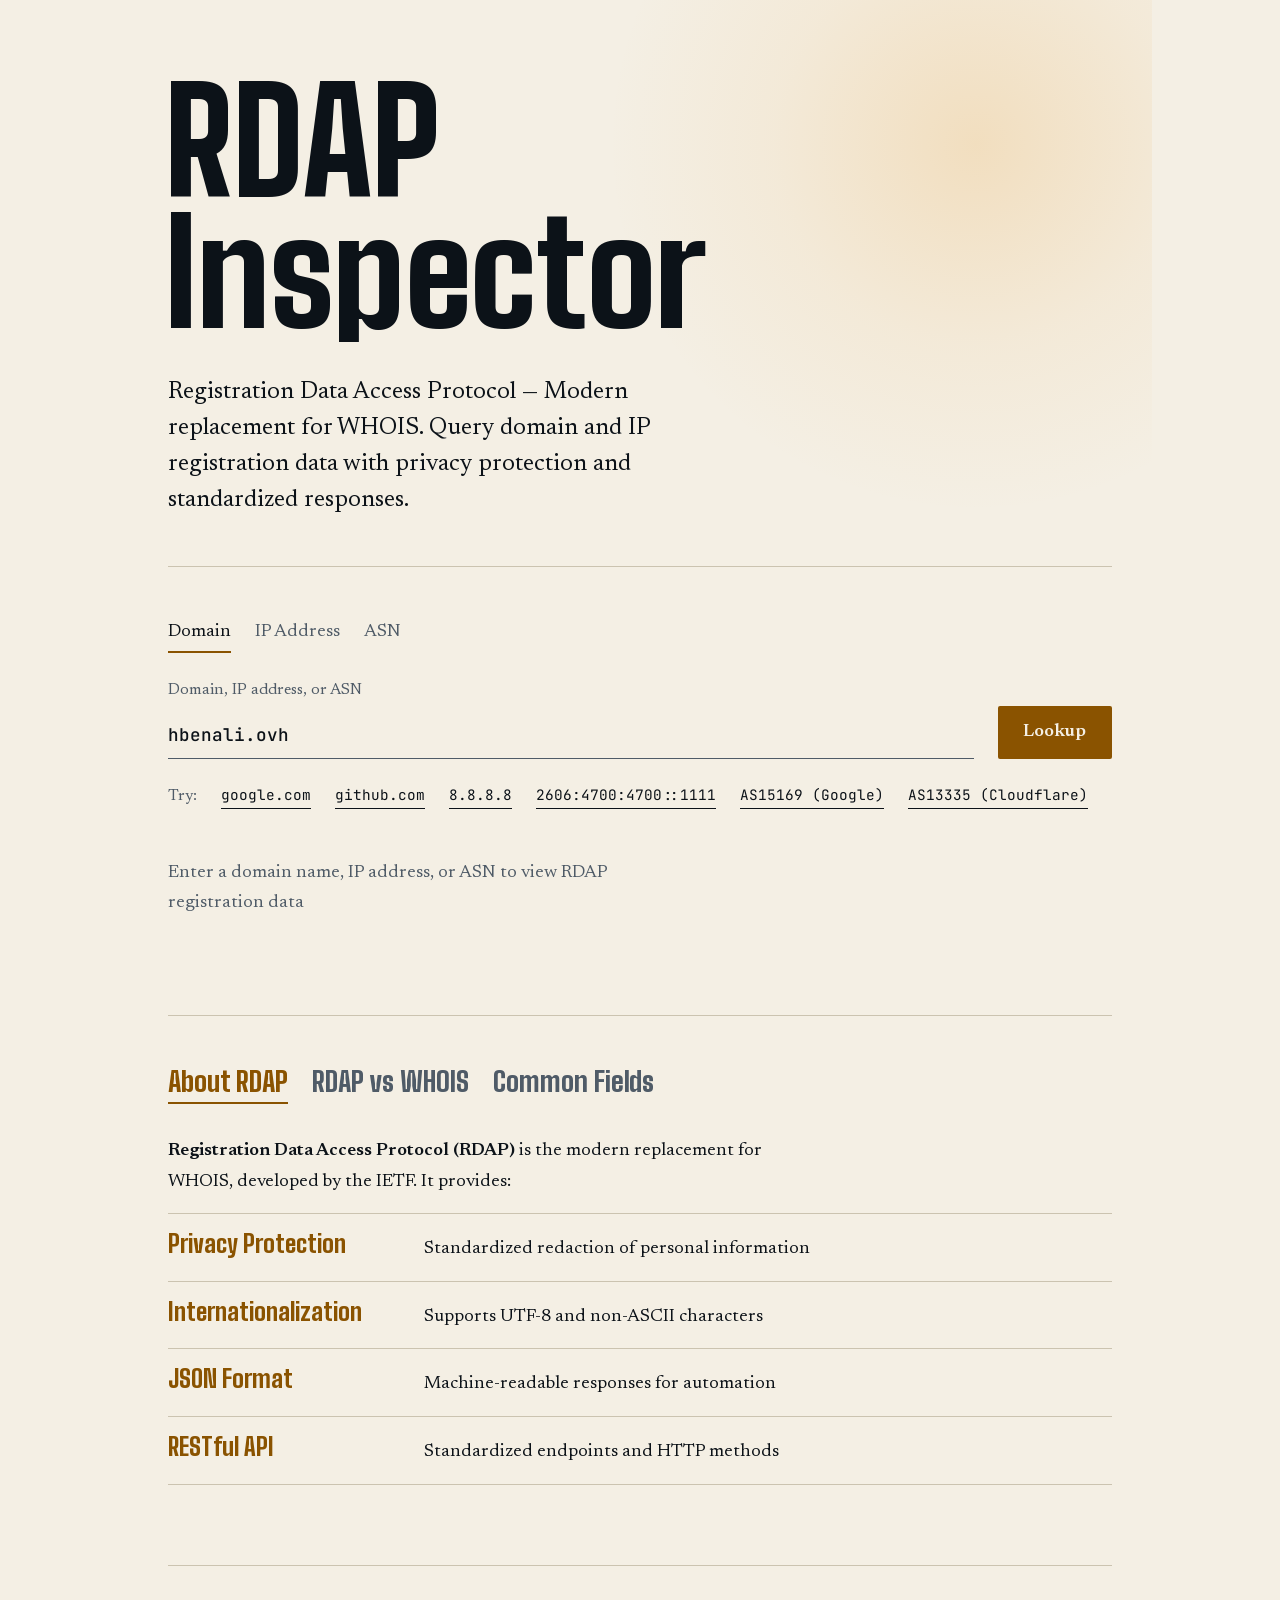
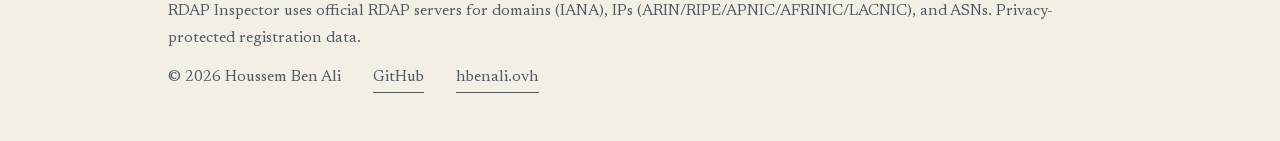
==== commit b5ef8793: "feat: follow the system light/dark setting Dark stays the default. When the OS asks for light, a con" ====
--- a/index.html
+++ b/index.html
@@ -37,12 +37,13 @@
     <link rel="icon" type="image/svg+xml" href="/favicon.svg">
     <link rel="alternate icon" href="/favicon.ico">
     <link rel="apple-touch-icon" href="/apple-touch-icon.png">
-    <meta name="theme-color" content="#0c1218">
+    <meta name="color-scheme" content="dark light">
+    <meta name="theme-color" content="#0c1218" media="(prefers-color-scheme: dark)">
+    <meta name="theme-color" content="#f4efe4" media="(prefers-color-scheme: light)">
     <link rel="manifest" href="/manifest.json">
     <meta name="mobile-web-app-capable" content="yes">
     <meta name="apple-mobile-web-app-capable" content="yes">
     <meta name="apple-mobile-web-app-status-bar-style" content="black-translucent">
-    <meta name="color-scheme" content="dark">
     <meta name="apple-mobile-web-app-title" content="RDAP Inspector">
 
     <link rel="preload" as="font" type="font/woff2" href="/fonts/big-shoulders-latin-wght.woff2" crossorigin>
--- a/site.css
+++ b/site.css
@@ -38,6 +38,9 @@
     --sodium: #e9a23b;
     --verdigris: #5db7a0;
     --fail: #e5776f;
+    --glow: rgba(233, 162, 59, 0.2);
+    --glow-soft: rgba(233, 162, 59, 0.06);
+    --wash: rgba(23, 33, 43, 0.6);
 
     --display: 'Big Shoulders', 'Arial Narrow', Impact, sans-serif;
     --serif: 'Newsreader', Georgia, serif;
@@ -45,6 +48,26 @@
 
     --gutter: clamp(1.5rem, 4vw, 2.5rem);
     color-scheme: dark;
+}
+
+/* Light: follows the system setting, no toggle. Dark above is the default and the identity.
+   Contrast on --ink (page) / --slate (surface): text 16/14.7, muted 6.0/5.4, accent 5.5/4.9,
+   ok 5.2/4.7, fail 5.7/5.1, --ink on --sodium (button text) 5.5. */
+@media (prefers-color-scheme: light) {
+    :root {
+        --ink: #f4efe4;
+        --slate: #e9e3d4;
+        --line: #cbc3b0;
+        --bone: #0c1218;
+        --mist: #4f5b67;
+        --sodium: #8a5300;
+        --verdigris: #1b7058;
+        --fail: #b3261e;
+        --glow: rgba(233, 162, 59, 0.22);
+        --glow-soft: rgba(233, 162, 59, 0.07);
+        --wash: rgba(233, 227, 212, 0.7);
+        color-scheme: light;
+    }
 }
 
 *, *::before, *::after { box-sizing: border-box; margin: 0; padding: 0; }
@@ -99,7 +122,7 @@
 .hero::before {
     content: ''; position: absolute; z-index: -1; top: -14rem; right: -12rem;
     width: min(46rem, 140vw); aspect-ratio: 1; border-radius: 50%;
-    background: radial-gradient(closest-side, rgba(233, 162, 59, 0.2), rgba(233, 162, 59, 0.06) 55%, transparent);
+    background: radial-gradient(closest-side, var(--glow), var(--glow-soft) 55%, transparent);
     pointer-events: none;
 }
 .hero h1 { font-size: clamp(3.6rem, 15vw, 9rem); margin-left: -0.03em; }
@@ -144,7 +167,7 @@
 
 .loader {
     display: inline-block; width: 1rem; height: 1rem; border-radius: 50%;
-    border: 2px solid rgba(12, 18, 24, 0.3); border-top-color: var(--ink); animation: spin 0.8s linear infinite;
+    border: 2px solid color-mix(in srgb, var(--ink) 30%, transparent); border-top-color: var(--ink); animation: spin 0.8s linear infinite;
 }
 @keyframes spin { to { transform: rotate(360deg); } }
 
@@ -222,12 +245,12 @@
 .nf { min-height: 100vh; display: flex; flex-direction: column; justify-content: center; padding-block: 4rem; position: relative; isolation: isolate; overflow: hidden; }
 .nf::before {
     content: ''; position: absolute; z-index: -1; top: -12rem; right: -10rem; width: min(40rem, 140vw); aspect-ratio: 1; border-radius: 50%;
-    background: radial-gradient(closest-side, rgba(233, 162, 59, 0.2), rgba(233, 162, 59, 0.06) 55%, transparent);
+    background: radial-gradient(closest-side, var(--glow), var(--glow-soft) 55%, transparent);
 }
 .nf-code { font-size: clamp(9rem, 34vw, 22rem); color: var(--sodium); }
 .nf h1 { font-size: clamp(2.8rem, 7vw, 5rem); margin-top: 0.5rem; }
 .nf-lead { margin-top: 1rem; max-width: 36ch; color: var(--mist); font-size: 1.3rem; }
 .nf-links { margin-top: 2rem; display: flex; flex-wrap: wrap; gap: 0.75rem 2rem; font-size: 1.25rem; }
-.nf-log { margin-top: 3rem; max-width: 44rem; overflow-wrap: anywhere; border: 1px solid var(--line); background: rgba(23, 33, 43, 0.6); padding: 1.25rem 1.5rem; font: 0.875rem/1.8 var(--mono); border-radius: 2px; }
+.nf-log { margin-top: 3rem; max-width: 44rem; overflow-wrap: anywhere; border: 1px solid var(--line); background: var(--wash); padding: 1.25rem 1.5rem; font: 0.875rem/1.8 var(--mono); border-radius: 2px; }
 .nf-log .err { color: var(--sodium); }
 .nf-log .dim { color: var(--mist); }
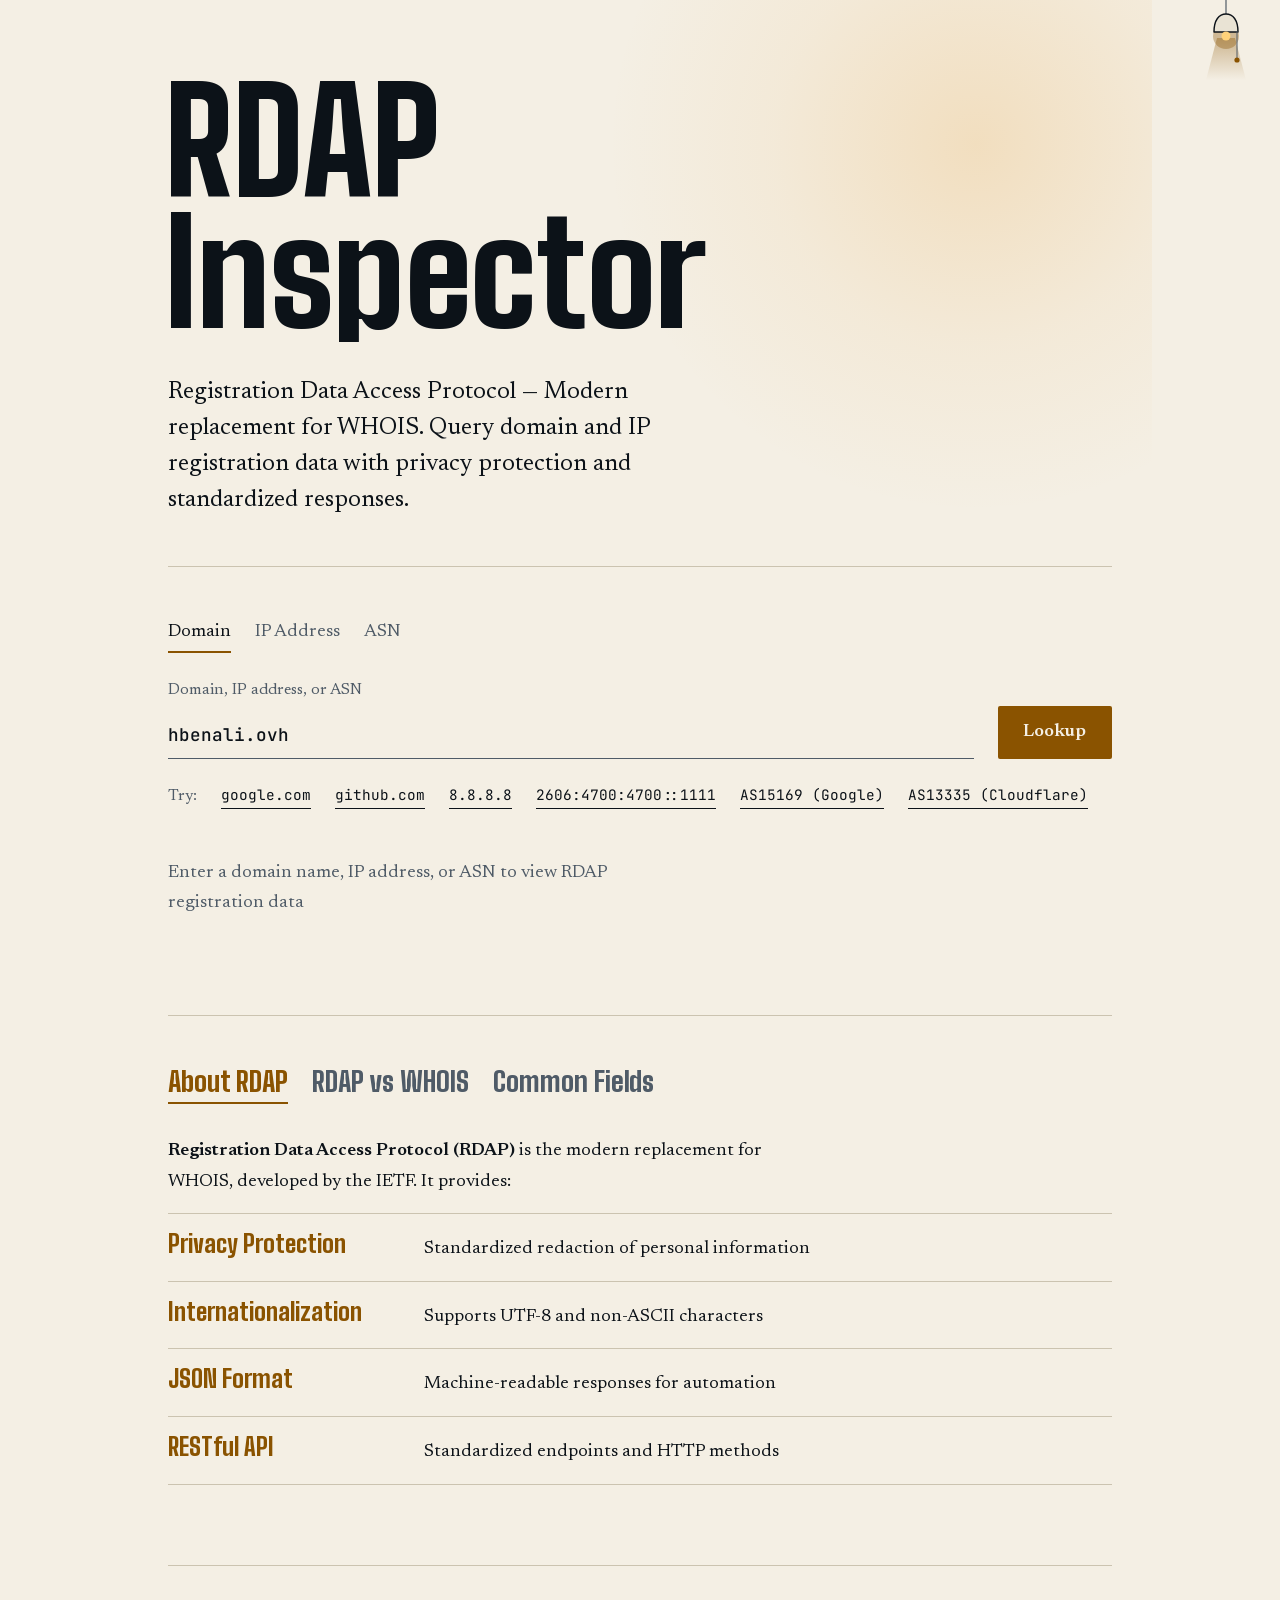
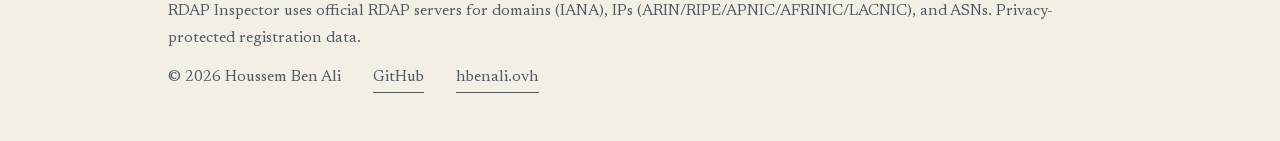
==== commit 3f557d78: "feat: add a pull-cord lamp to switch between light and dark Lamp on is the light theme. The choice i" ====
--- a/index.html
+++ b/index.html
@@ -48,6 +48,7 @@
 
     <link rel="preload" as="font" type="font/woff2" href="/fonts/big-shoulders-latin-wght.woff2" crossorigin>
     <link rel="preload" as="font" type="font/woff2" href="/fonts/newsreader-latin-wght.woff2" crossorigin>
+    <script src="/theme.js"></script>
     <link rel="stylesheet" href="/site.css">
 
     <!-- rdap.org is only hit on-demand after a lookup -->
--- a/site.css
+++ b/site.css
@@ -50,11 +50,11 @@
     color-scheme: dark;
 }
 
-/* Light: follows the system setting, no toggle. Dark above is the default and the identity.
+/* Light: follows the system setting until the lamp (theme.js) is used. Dark above is the default and the identity.
    Contrast on --ink (page) / --slate (surface): text 16/14.7, muted 6.0/5.4, accent 5.5/4.9,
    ok 5.2/4.7, fail 5.7/5.1, --ink on --sodium (button text) 5.5. */
 @media (prefers-color-scheme: light) {
-    :root {
+    :root:not([data-theme="dark"]) {
         --ink: #f4efe4;
         --slate: #e9e3d4;
         --line: #cbc3b0;
@@ -69,6 +69,20 @@
         color-scheme: light;
     }
 }
+:root[data-theme="light"] {
+    --ink: #f4efe4;
+    --slate: #e9e3d4;
+    --line: #cbc3b0;
+    --bone: #0c1218;
+    --mist: #4f5b67;
+    --sodium: #8a5300;
+    --verdigris: #1b7058;
+    --fail: #b3261e;
+    --glow: rgba(233, 162, 59, 0.22);
+    --glow-soft: rgba(233, 162, 59, 0.07);
+    --wash: rgba(233, 227, 212, 0.7);
+    color-scheme: light;
+}
 
 *, *::before, *::after { box-sizing: border-box; margin: 0; padding: 0; }
 
@@ -254,3 +268,53 @@
 .nf-log { margin-top: 3rem; max-width: 44rem; overflow-wrap: anywhere; border: 1px solid var(--line); background: var(--wash); padding: 1.25rem 1.5rem; font: 0.875rem/1.8 var(--mono); border-radius: 2px; }
 .nf-log .err { color: var(--sodium); }
 .nf-log .dim { color: var(--mist); }
+
+/* ---- Theme lamp: pull-cord switch (see theme.js). Lamp on = light theme. ---- */
+.theme-lamp {
+    position: absolute; /* scrolls away with the page; fixed on pages with a fixed bar, see below */
+    top: 0;
+    inset-inline-end: clamp(0.75rem, 3vw, 2rem);
+    z-index: 1000;
+    display: block;
+    width: 2.75rem;
+    height: 5.25rem;
+    padding: 0;
+    border: 0;
+    background: none;
+    cursor: pointer;
+    -webkit-tap-highlight-color: transparent;
+}
+/* Pages with a fixed top bar or fixed top-right controls: the lamp stays visible and the bar
+   reserves room for it (lamp offset + lamp width + gap), so it never covers a link. */
+html:has(.bar-inner) .theme-lamp,
+html:has(.controls) .theme-lamp { position: fixed; }
+.bar-inner { padding-inline-end: calc(clamp(0.75rem, 3vw, 2rem) + 2.75rem + 0.75rem); }
+.controls { right: calc(clamp(0.75rem, 3vw, 2rem) + 2.75rem + 0.75rem); }
+.theme-lamp svg { display: block; width: 100%; height: 100%; overflow: visible; pointer-events: none; }
+.lamp-wire { stroke: var(--mist); stroke-width: 1.2; }
+.lamp-shade { fill: var(--slate); stroke: var(--bone); stroke-width: 1.4; stroke-linejoin: round; }
+.lamp-bulb { fill: var(--line); transition: fill 0.4s; }
+.lamp-halo { fill: var(--sodium); opacity: 0; transition: opacity 0.5s; }
+.lamp-cone { fill: url(#lamp-cone); opacity: 0; transition: opacity 0.5s; }
+.lamp-stop-a { stop-color: var(--sodium); stop-opacity: 0.38; }
+.lamp-stop-b { stop-color: var(--sodium); stop-opacity: 0; }
+.lamp-cord { stroke: var(--mist); stroke-width: 1; }
+.lamp-bead { fill: var(--sodium); }
+.theme-lamp[data-on="true"] .lamp-bulb { fill: #ffd27a; }
+.theme-lamp[data-on="true"] .lamp-halo { opacity: 0.35; }
+.theme-lamp[data-on="true"] .lamp-cone { opacity: 1; }
+.lamp-swing { transform-box: view-box; transform-origin: 22px 0; animation: lamp-swing 0.9s ease-out; }
+.lamp-pull { animation: lamp-pull 0.45s cubic-bezier(0.3, 1.6, 0.5, 1); }
+@keyframes lamp-swing { 20% { transform: rotate(-5deg); } 45% { transform: rotate(3.5deg); } 70% { transform: rotate(-1.5deg); } }
+@keyframes lamp-pull { 35% { transform: translateY(10px); } }
+
+/* The theme switch is a plain cross-fade of the whole page. */
+html.theme-vt::view-transition-old(root) { animation: 0.45s ease both lamp-fade-out; }
+html.theme-vt::view-transition-new(root) { animation: 0.45s ease both lamp-fade-in; }
+@keyframes lamp-fade-out { to { opacity: 0; } }
+@keyframes lamp-fade-in { from { opacity: 0; } }
+
+@media (prefers-reduced-motion: reduce) {
+    .lamp-swing, .lamp-pull { animation: none; }
+    .lamp-bulb, .lamp-halo, .lamp-cone { transition: none; }
+}
